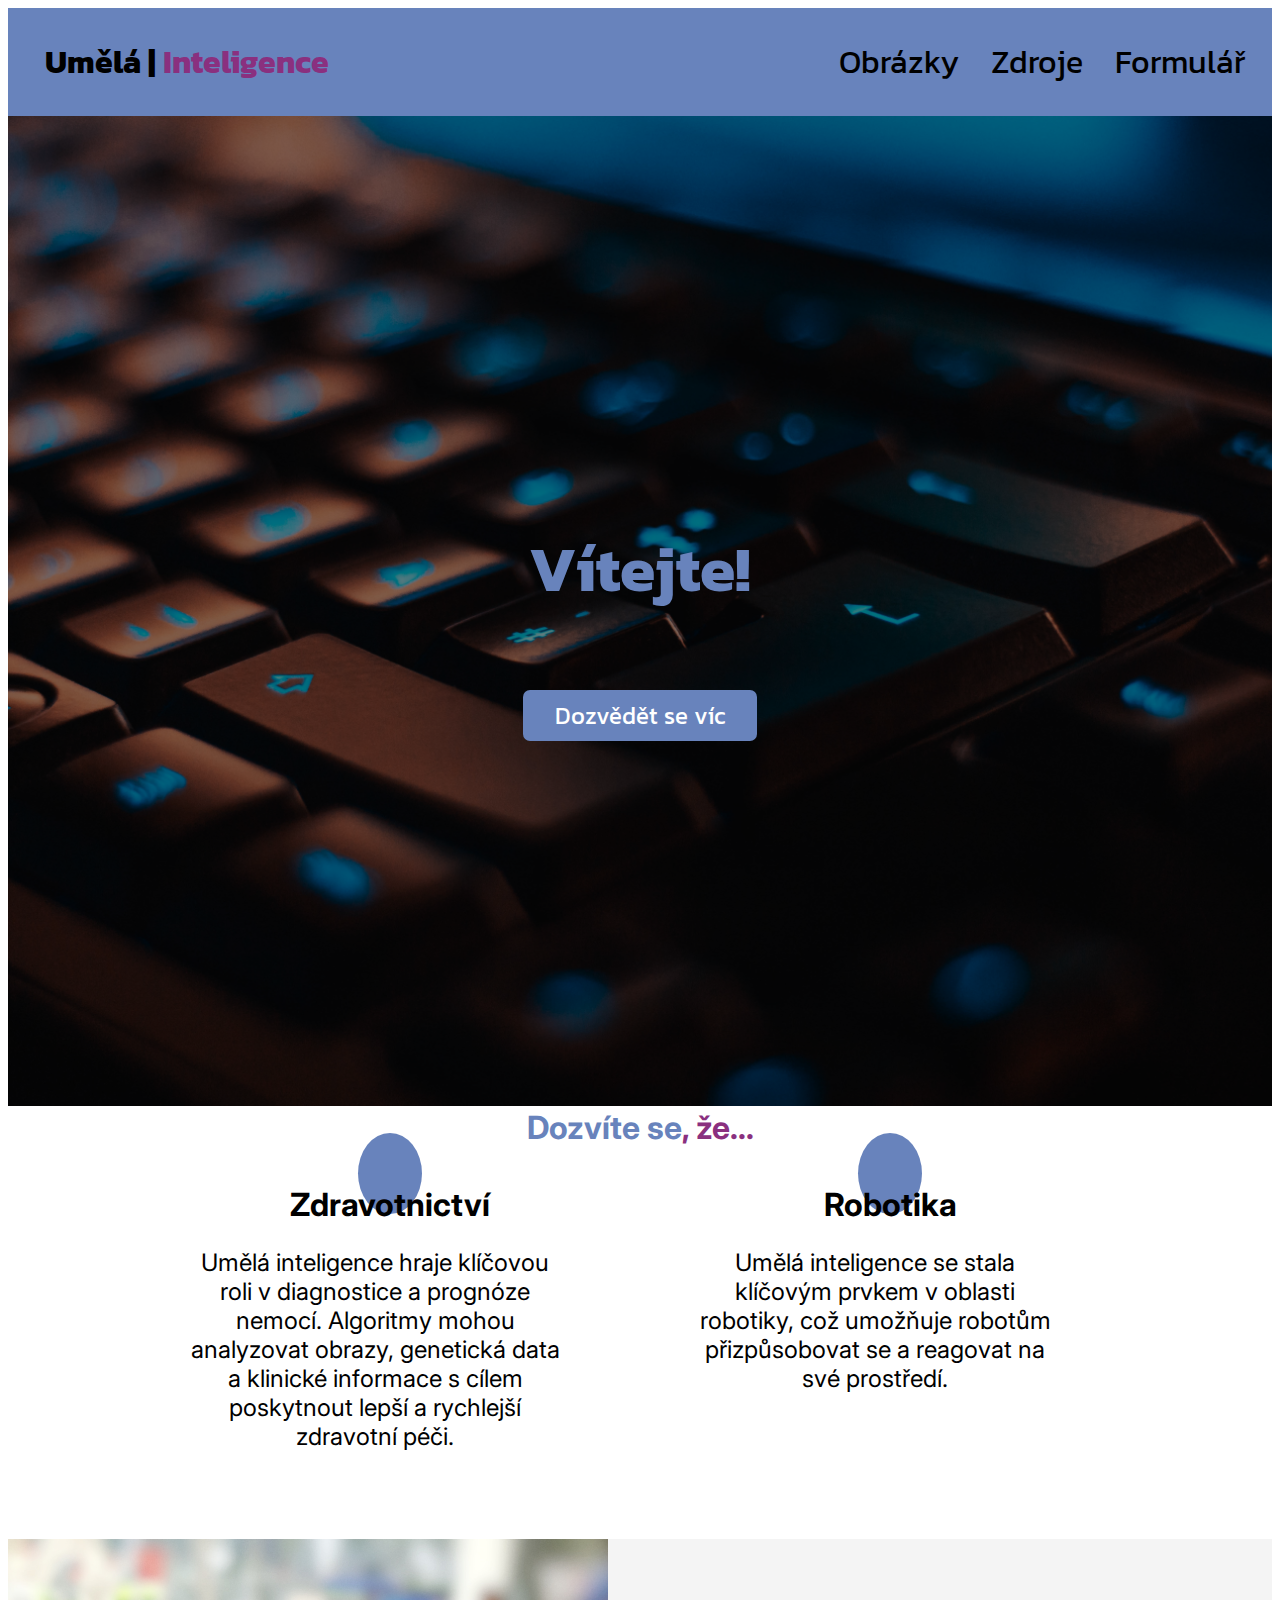
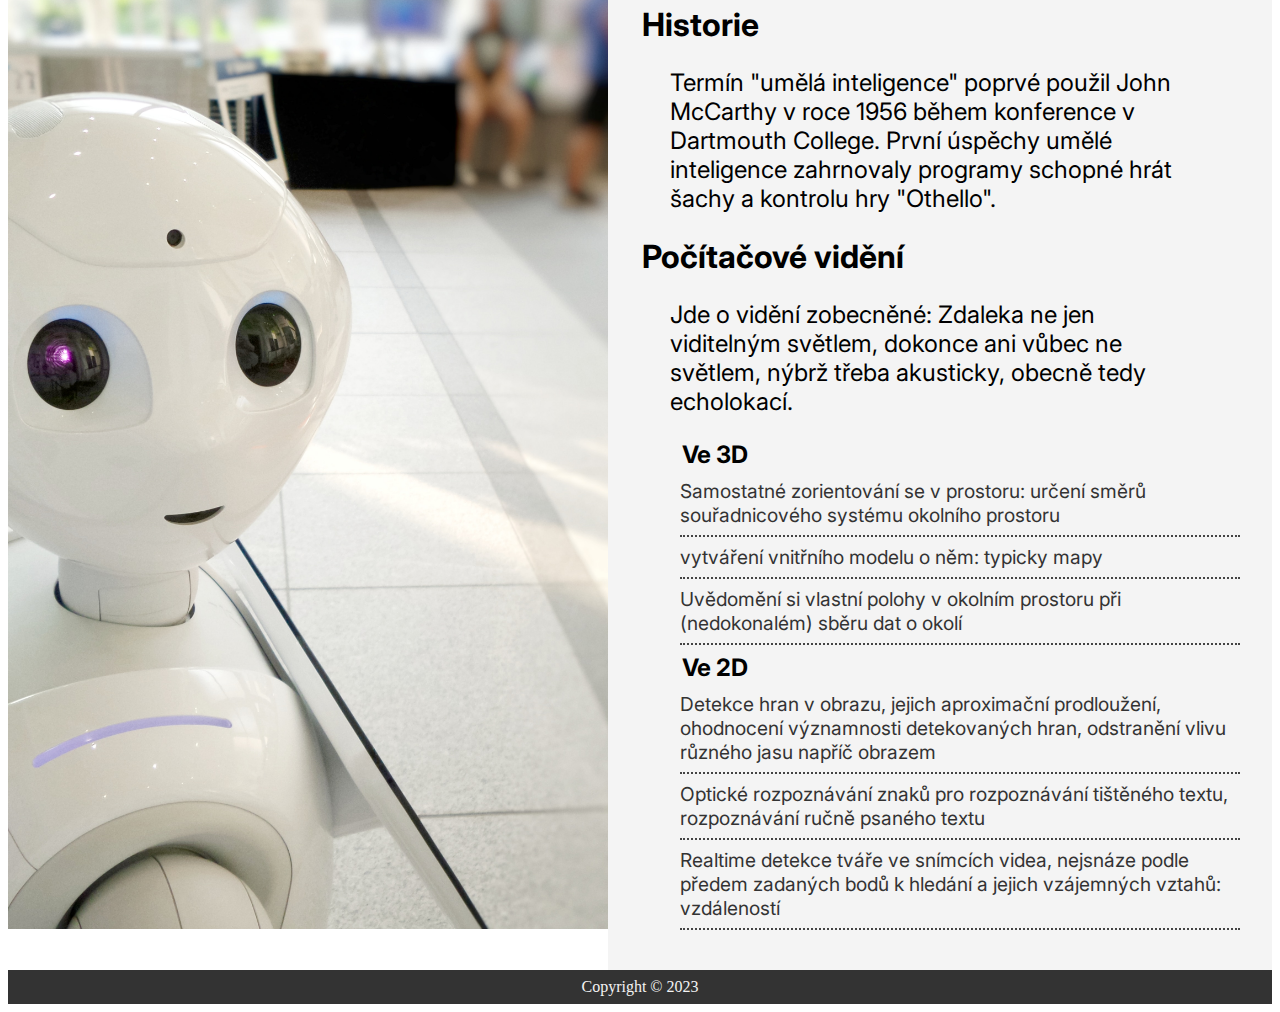
==== index.html @ 68273452 "edit" ====
<!DOCTYPE html>
<html lang="en">

<head>
    <meta charset="UTF-8">
    <meta name="viewport" content="width=device-width, initial-scale=1.0">
    <title>Úkol</title>
    <link rel="stylesheet" href="https://cdnjs.cloudflare.com/ajax/libs/font-awesome/6.4.2/css/all.min.css"
        integrity="sha512-z3gLpd7yknf1YoNbCzqRKc4qyor8gaKU1qmn+CShxbuBusANI9QpRohGBreCFkKxLhei6S9CQXFEbbKuqLg0DA=="
        crossorigin="anonymous" referrerpolicy="no-referrer" />
    <link rel="stylesheet" href="./css/style.css">

</head>
    <nav id="navbar">
        <div class="logec">
            <a id="logo" href="index.html"><i class="fa-solid fa-code fa-fade fa-2m icon-code"></i>&nbsp;Umělá&nbsp;|&nbsp;<span id="logo2">Inteligence</span></a>
        </div>
        <ul>
            <li><a href="index.html"><i class="fa-solid fa-house fa-fade"></i></a></li>
            <li><a href="https://www.shutterstock.com/cs/search/um%C4%9Bl%C3%A1-inteligence" target="_blank">Obrázky</a></li>
            <li><a href="https://cs.wikipedia.org/wiki/Um%C4%9Bl%C3%A1_inteligence" target="_blank">Zdroje</a></li>
            <li><a href="form.html">Formulář</a></li>
        </ul>
    </nav>

    <div id="showcase">
        <div class="showcase-content">
            <h1 class="l-heading">Vítejte!</h1>
            <p class="lead"></p>
            <a href="index.html" class="btn">Dozvědět se víc</a>
        </div>
    </div>

    <section id="what">
        <div class="container">
            <h2 class="text-primary text-center ">Dozvíte se<span class="text-secondary">,  že...</span></h2>
            <div class="items">
                <div class="item">
                    <i class="fas fa-hospital fa-2x "></i>
                    <div>
                        <h3>Zdravotnictví</h3>
                        <p>Umělá inteligence hraje klíčovou roli v diagnostice a prognóze nemocí. Algoritmy mohou analyzovat obrazy, genetická data a klinické informace s cílem poskytnout lepší a rychlejší zdravotní péči.</p>
                    </div>
                </div>
                <div class="item">
                    <i class="fas fa-robot fa-2x"></i>
                    <div>
                        <h3>Robotika</h3>
                        <p>Umělá inteligence se stala klíčovým prvkem v oblasti robotiky, což umožňuje robotům přizpůsobovat se a reagovat na své prostředí.</p>
                    </div>
                </div>
            </div>
        </div>
    </section>

    <section id="who">
        <div class="who-img"></div>
        <div class="who-text bg-light p-2">
            <h2 class="m-heading">Historie
                <span class="text-primary"></span>
            </h2>
            <p>Termín "umělá inteligence" poprvé použil John McCarthy v roce 1956 během konference v Dartmouth College. První úspěchy umělé inteligence zahrnovaly programy schopné hrát šachy a kontrolu hry "Othello".
            </p>
            <h2>Počítačové vidění</h2>
            <p>Jde o vidění zobecněné: Zdaleka ne jen viditelným světlem, dokonce ani vůbec ne světlem, nýbrž třeba akusticky, obecně tedy echolokací.</p>
            <ul class="list">
            <h4>Ve 3D</h4>
                <li>Samostatné zorientování se v prostoru: určení směrů souřadnicového systému okolního prostoru</li>
                <li>vytváření vnitřního modelu o něm: typicky mapy</li>
                <li>Uvědomění si vlastní polohy v okolním prostoru při (nedokonalém) sběru dat o okolí</li>
            </ul>

            <ul class="list">
            <h4>Ve 2D</h4>
                <li>Detekce hran v obrazu, jejich aproximační prodloužení, ohodnocení významnosti detekovaných hran, odstranění vlivu různého jasu napříč obrazem   </li>
                <li>Optické rozpoznávání znaků pro rozpoznávání tištěného textu, rozpoznávání ručně psaného textu</li>
                <li>Realtime detekce tváře ve snímcích videa, nejsnáze podle předem zadaných bodů k hledání a jejich vzájemných vztahů: vzdáleností</li>
            </ul>                 
        </div>
    </section>

    <section id="zdroje">
        
    </section>

    <footer id="footer" class="bg-dark text-center py-1">
        <div class="container">
            <a>Copyright &copy; 2023</a>
        </div>
    </footer>



    </body>

</html>
---- css/style.css ----
@import url('https://fonts.googleapis.com/css2?family=Inter:wght@300&display=swap');
@import url('https://fonts.googleapis.com/css2?family=Kanit:wght@300&display=swap');

  <link rel="preconnect" href="https://fonts.googleapis.com">
  <link rel="preconnect" href="https://fonts.gstatic.com" crossorigin>
  <link href="https://fonts.googleapis.com/css2?family=Gabarito&display=swap" rel="stylesheet">

* {
    margin: 0;
    padding: 0;
    box-sizing: border-box;
}

:root {
    --primary-color: #6883BC;
    --secondary-color: #8A307F;
}

#logo {
    font-weight: bold;
    font-size: 5rem;
    display: flex;
    font-family: 'Kanit', sans-serif;
    padding: 20px;
    margin-top: auto;
    margin-bottom: auto;
}

#logo2 {
    color: var(--secondary-color);
}

.icon-code {
    padding-top: 0.5rem;
}

.text-primary {
    background-color: none;
    color: var(--primary-color);
    font-family: 'Inter', sans-serif;
}

.text-secondary {
    background-color: none;
    color: var(--secondary-color);
    font-family: 'Inter', sans-serif;
}

#navbar {
    background-color: var(--primary-color);
    color: black;
    display: flex;
    justify-content: space-between;
    flex-wrap: wrap;
    padding: 10px;
}

#navbar a {
    color: black;
    text-decoration: none;
    font-size: 2rem;
}

#logec {
    color: black;
    text-decoration: none;
    font-size: 4rem;
}

#navbar ul {
    display: flex;
    list-style: none;
    align-items: center;
}

#navbar ul li a {
    padding: 0.75rem;
    margin: 0 0.25rem;
    size: 10px;
    font-family: 'Kanit', sans-serif;    
}

#navbar ul li a:hover {
    background-color: var(--secondary-color);
    border-radius: 5px;
}

@media only screen and (max-width:700px) {
    #navbar ul {
        margin-top: 1rem;
    }
}

table, th, td {
    border: 2px solid grey;
}

h1 {
    color: var(--secondary-color);
    padding: 10px
}

body {
    width: auto;
}

h2, h3 {
    color: black;
    margin: 2px;
    font-size: 2rem;
    font-family: 'Inter', sans-serif;
}

h4 {
    color: black;
    margin: 2px;
    font-size: 1.5rem;
    font-family: 'Inter', sans-serif;
}

p {
    padding-left: 30px;
    padding-right: 60px;
    font-family: 'Inter', sans-serif;
    color: black;
    font-size: 1.5rem;
}

#zdroje {
    text-align: left;
    color: black;
    font-size: 1.5rem;
}

#showcase {
    background: #333 url('../img/ai-picture.jpg') no-repeat center center/cover;
    height: 110vh;
}

#showcase .showcase-content {
    display: flex;
    flex-direction: column;
    text-align: center;
    justify-content: center;
    align-items: center;
    height: 100%;
    padding: 0 2rem;
    background-color: rgba(0,0,0,.5);
}

.l-heading {
    font-size: 4rem;
    margin-bottom: 1.3rem;
    line-height: 1.1;
    font-family: 'Kanit', sans-serif;  
    color: var(--primary-color);
}

.lead {
    font-size: 1.4rem;
    margin-bottom: 2rem;
    font-weight: bold;
    text-align: center;
    display: flex;
    color: var(--secondary-color);
}

.btn {
    display: inline-block;
    color: white;
    text-decoration: none;
    background-color: var(--primary-color);
    padding: 0.5rem 2rem;
    font-size: 1.5rem;
    border: none;
    border-radius: 7px;
    font-family: 'Kanit', sans-serif;  
}

 .btn:hover {
    background-color: var(--secondary-color);
 }

.container {
    max-width: 1000px;
    margin: auto;
    padding: 0 2rem;
}

.text-center {
    text-align: center;
}

.m-heading {
    font-size: 2rem;
    margin-bottom: 1rem;
    padding-top: 2rem;
}

.py-1 {
    padding: 1.5rem 0;
}

#what .items {
    display: flex;
    padding-bottom: 3rem;
}

#what .item {
    text-align: center;
    padding: 1rem;
    flex: 1;
}

#what .items .item i {
    background-color: var(--primary-color);
    padding: 2rem;
    border-radius: 50%;
    margin-bottom: 
}

.bg-light {
    background: #f4f4f4;
    color: #333;
}

.bg-dark {
    background: #333;
    color: #f4f4f4;
}

.py-1 {
    padding: 0.5rem 0;
}

.p-2 {
    padding: 2rem;
}

.p-3 {
    padding: 3rem;
}

.list {
    margin: 0.5rem 0;
    list-style: none;
}

.list li {
    padding: 0.5rem 0;
    border-bottom: #444 dotted 2px;
    font-family: 'Inter', sans-serif;
    font-size: 1.2rem;
}

#who {
    display: flex;
}

#who div {
    flex: 1;
}

#who .who-img{
    background: #333 url('../img/ai2-picture.jpg') no-repeat center center/cover;
    height: 110vh;
    width: 40vh;
}
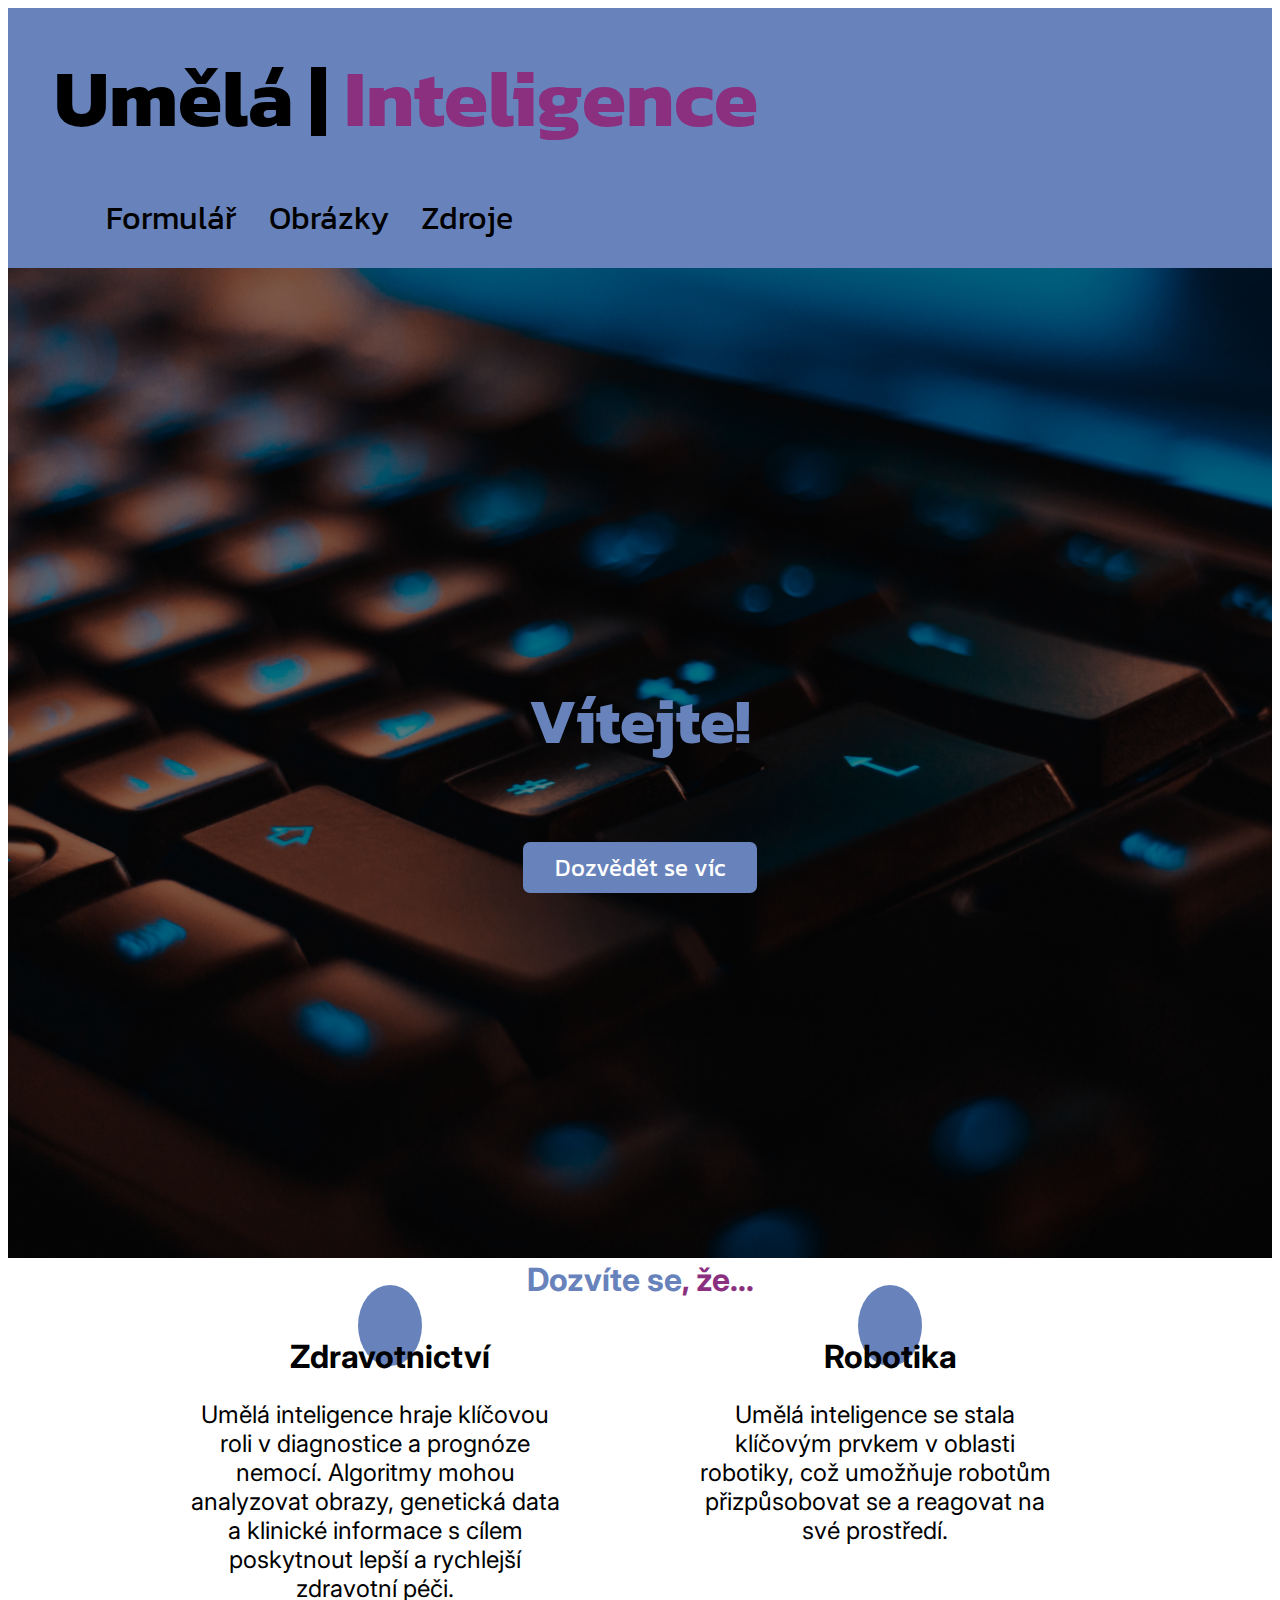
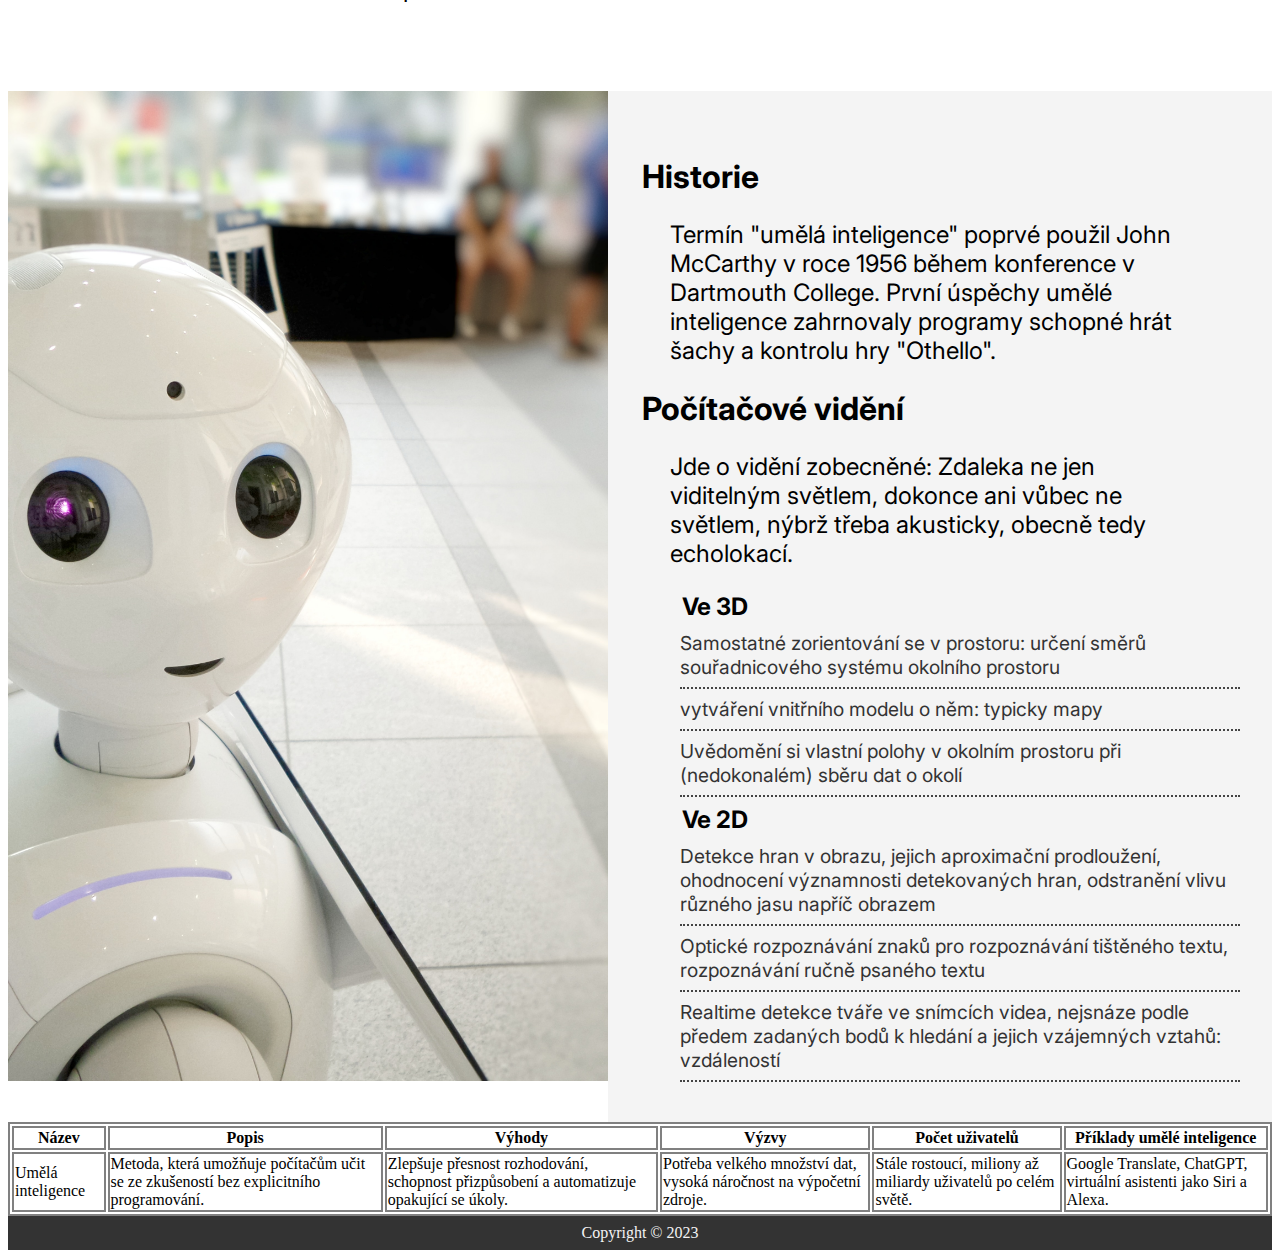
==== commit 5e06e141: "edi" ====
--- a/index.html
+++ b/index.html
@@ -1,6 +1,5 @@
 <!DOCTYPE html>
 <html lang="en">
-
 <head>
     <meta charset="UTF-8">
     <meta name="viewport" content="width=device-width, initial-scale=1.0">
@@ -11,15 +10,17 @@
     <link rel="stylesheet" href="./css/style.css">
 
 </head>
+<body>
     <nav id="navbar">
         <div class="logec">
-            <a id="logo" href="index.html"><i class="fa-solid fa-code fa-fade fa-2m icon-code"></i>&nbsp;Umělá&nbsp;|&nbsp;<span id="logo2">Inteligence</span></a>
+            <p id="logo" href="index.html"><i class="fa-solid fa-code fa-fade fa-2m icon-code"></i>&nbsp;Umělá&nbsp;|&nbsp;<span id="logo2">Inteligence</span></p>
         </div>
         <ul>
             <li><a href="index.html"><i class="fa-solid fa-house fa-fade"></i></a></li>
+            <li><a href="form.html">Formulář</a></li>
             <li><a href="https://www.shutterstock.com/cs/search/um%C4%9Bl%C3%A1-inteligence" target="_blank">Obrázky</a></li>
             <li><a href="https://cs.wikipedia.org/wiki/Um%C4%9Bl%C3%A1_inteligence" target="_blank">Zdroje</a></li>
-            <li><a href="form.html">Formulář</a></li>
+            
         </ul>
     </nav>
 
@@ -83,6 +84,25 @@
         
     </section>
 
+    <table>
+        <tr>
+          <th>Název</th>
+          <th>Popis</th>
+          <th>Výhody</th>
+          <th>Výzvy</th>
+          <th>Počet uživatelů</th>
+          <th>Příklady umělé inteligence</th>
+        </tr>
+        <tr>
+          <td>Umělá inteligence</td>
+          <td>Metoda, která umožňuje počítačům učit se ze zkušeností bez explicitního programování.</td>
+          <td>Zlepšuje přesnost rozhodování, schopnost přizpůsobení a automatizuje opakující se úkoly.</td>
+          <td>Potřeba velkého množství dat, vysoká náročnost na výpočetní zdroje.</td>
+          <td>Stále rostoucí, miliony až miliardy uživatelů po celém světě.</td>
+          <td>Google Translate, ChatGPT, virtuální asistenti jako Siri a Alexa.</td>
+        </tr>
+      </table>
+
     <footer id="footer" class="bg-dark text-center py-1">
         <div class="container">
             <a>Copyright &copy; 2023</a>
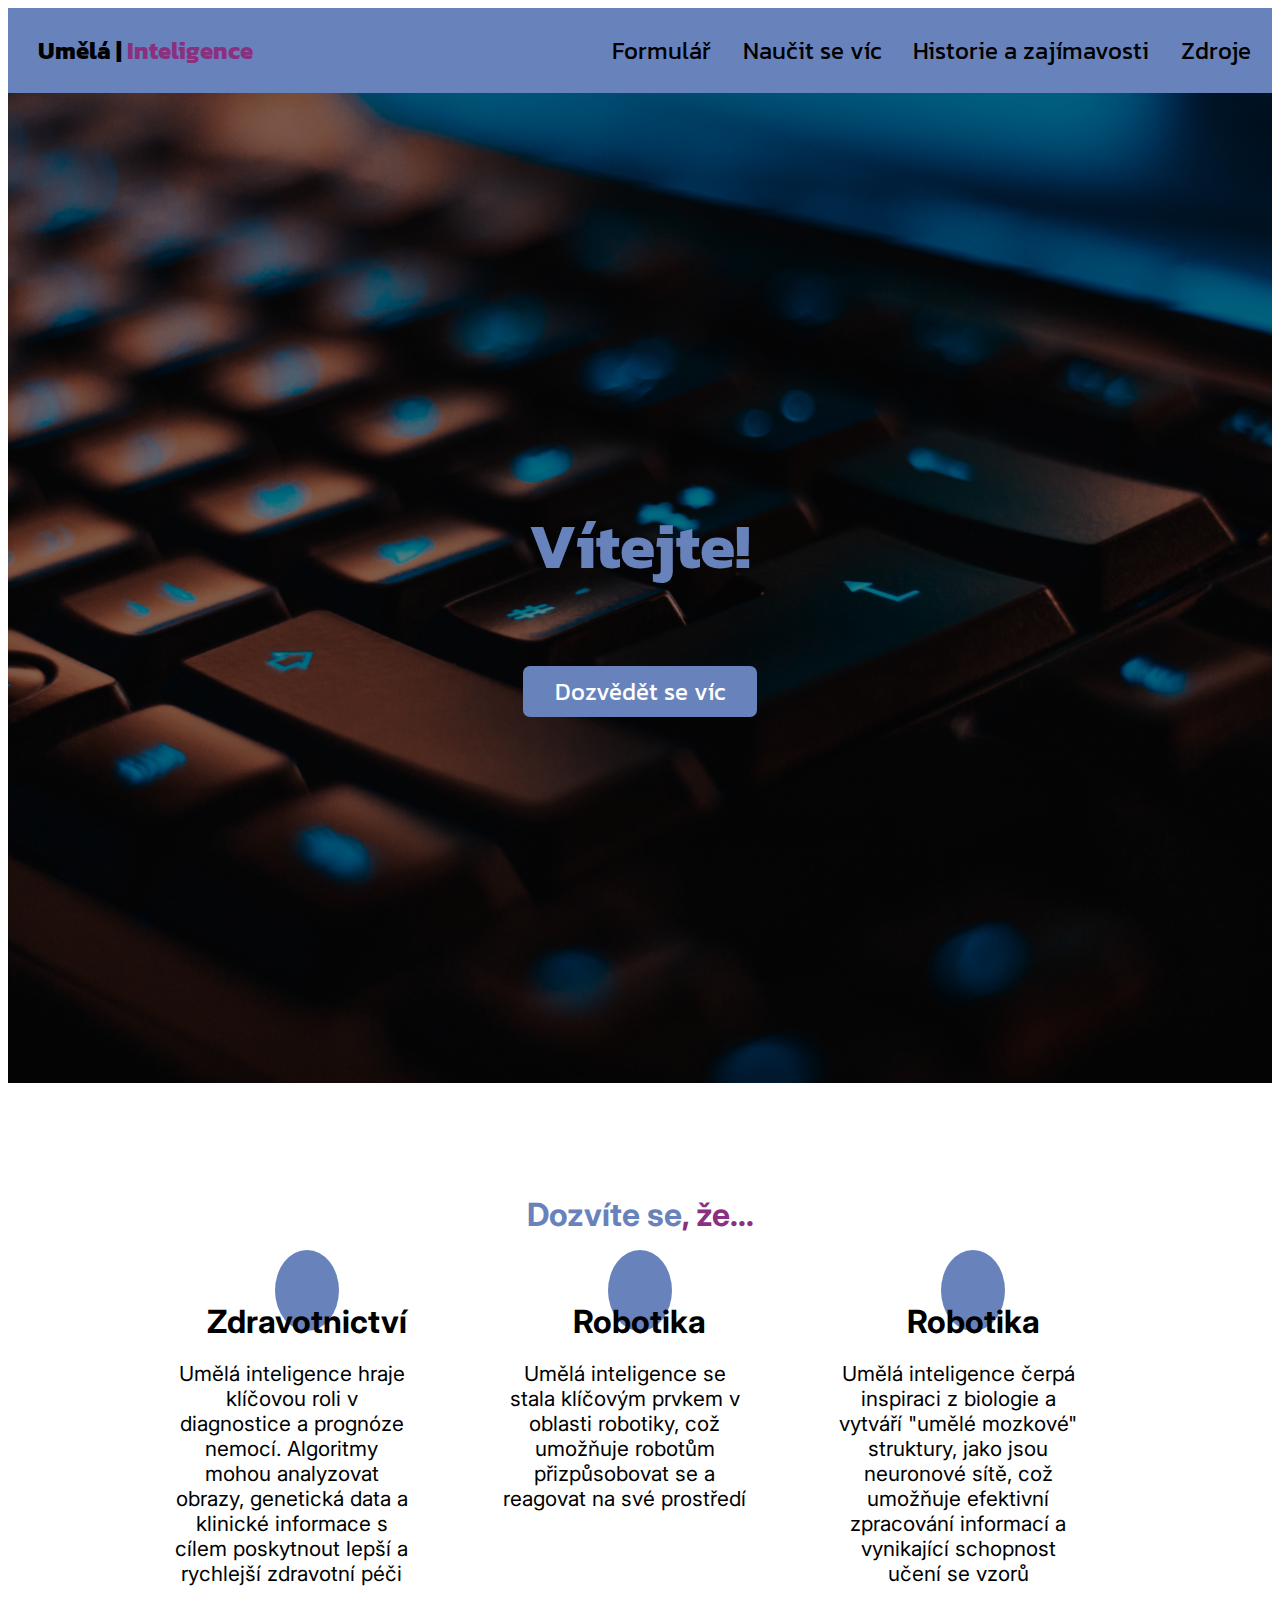
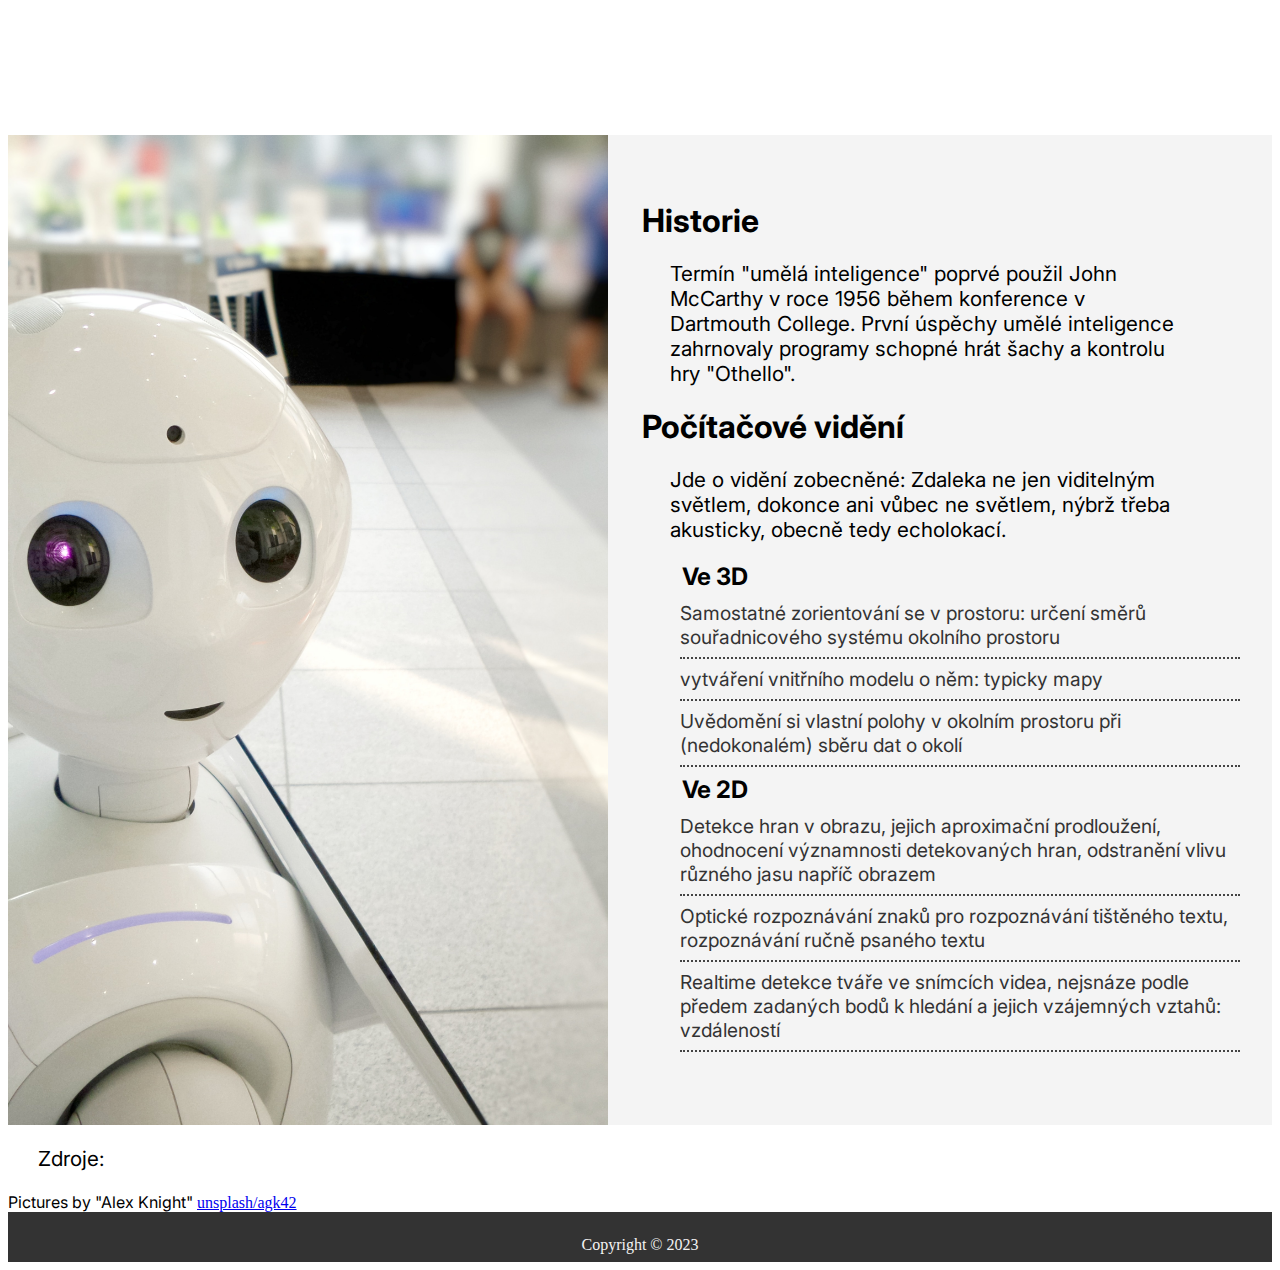
==== commit 9c786234: "edit" ====
--- a/index.html
+++ b/index.html
@@ -13,12 +13,13 @@
 <body>
     <nav id="navbar">
         <div class="logec">
-            <p id="logo" href="index.html"><i class="fa-solid fa-code fa-fade fa-2m icon-code"></i>&nbsp;Umělá&nbsp;|&nbsp;<span id="logo2">Inteligence</span></p>
+            <a id="logo" href="index.html"><i class="fa-solid fa-code fa-fade fa-2m icon-code"></i>&nbsp;Umělá&nbsp;|&nbsp;<span id="logo2">Inteligence</span></a>
         </div>
         <ul>
             <li><a href="index.html"><i class="fa-solid fa-house fa-fade"></i></a></li>
             <li><a href="form.html">Formulář</a></li>
-            <li><a href="https://www.shutterstock.com/cs/search/um%C4%9Bl%C3%A1-inteligence" target="_blank">Obrázky</a></li>
+            <li><a href="#naucitese">Naučit se víc</a></li>
+            <li><a href="#historie_zajimavosti">Historie a zajímavosti</a></li>
             <li><a href="https://cs.wikipedia.org/wiki/Um%C4%9Bl%C3%A1_inteligence" target="_blank">Zdroje</a></li>
             
         </ul>
@@ -28,35 +29,42 @@
         <div class="showcase-content">
             <h1 class="l-heading">Vítejte!</h1>
             <p class="lead"></p>
-            <a href="index.html" class="btn">Dozvědět se víc</a>
+            <a href="#naucitese" class="btn">Dozvědět se víc</a>
         </div>
     </div>
 
-    <section id="what">
+    <section id="naucitese">
         <div class="container">
-            <h2 class="text-primary text-center ">Dozvíte se<span class="text-secondary">,  že...</span></h2>
+            <h2 class="text-primary text-center text-top ">Dozvíte se<span class="text-secondary">,  že...</span></h2>
             <div class="items">
                 <div class="item">
                     <i class="fas fa-hospital fa-2x "></i>
                     <div>
                         <h3>Zdravotnictví</h3>
-                        <p>Umělá inteligence hraje klíčovou roli v diagnostice a prognóze nemocí. Algoritmy mohou analyzovat obrazy, genetická data a klinické informace s cílem poskytnout lepší a rychlejší zdravotní péči.</p>
+                        <p>Umělá inteligence hraje klíčovou roli v diagnostice a prognóze nemocí. Algoritmy mohou analyzovat obrazy, genetická data a klinické informace s cílem poskytnout lepší a rychlejší zdravotní péči</p>
                     </div>
                 </div>
                 <div class="item">
                     <i class="fas fa-robot fa-2x"></i>
                     <div>
                         <h3>Robotika</h3>
-                        <p>Umělá inteligence se stala klíčovým prvkem v oblasti robotiky, což umožňuje robotům přizpůsobovat se a reagovat na své prostředí.</p>
+                        <p>Umělá inteligence se stala klíčovým prvkem v oblasti robotiky, což umožňuje robotům přizpůsobovat se a reagovat na své prostředí</p>
+                    </div>
+                </div>
+                <div class="item">
+                    <i class="fas fa-robot fa-2x"></i>
+                    <div>
+                        <h3>Robotika</h3>
+                        <p>Umělá inteligence čerpá inspiraci z biologie a vytváří "umělé mozkové" struktury, jako jsou neuronové sítě, což umožňuje efektivní zpracování informací a vynikající schopnost učení se vzorů</p>
                     </div>
                 </div>
             </div>
         </div>
     </section>
 
-    <section id="who">
-        <div class="who-img"></div>
-        <div class="who-text bg-light p-2">
+    <section id="historie_zajimavosti">
+        <div class="historie_zajimavosti-img"></div>
+        <div class="historie_zajimavosti-text bg-light p-2">
             <h2 class="m-heading">Historie
                 <span class="text-primary"></span>
             </h2>
@@ -80,28 +88,11 @@
         </div>
     </section>
 
-    <section id="zdroje">
-        
+    <section>
+        <p>Zdroje:</p>
+        <a id="zdroje">Pictures by "Alex Knight"</a>
+        <a href="https://unsplash.com/@agk42" target="_blank">unsplash/agk42</a>
     </section>
-
-    <table>
-        <tr>
-          <th>Název</th>
-          <th>Popis</th>
-          <th>Výhody</th>
-          <th>Výzvy</th>
-          <th>Počet uživatelů</th>
-          <th>Příklady umělé inteligence</th>
-        </tr>
-        <tr>
-          <td>Umělá inteligence</td>
-          <td>Metoda, která umožňuje počítačům učit se ze zkušeností bez explicitního programování.</td>
-          <td>Zlepšuje přesnost rozhodování, schopnost přizpůsobení a automatizuje opakující se úkoly.</td>
-          <td>Potřeba velkého množství dat, vysoká náročnost na výpočetní zdroje.</td>
-          <td>Stále rostoucí, miliony až miliardy uživatelů po celém světě.</td>
-          <td>Google Translate, ChatGPT, virtuální asistenti jako Siri a Alexa.</td>
-        </tr>
-      </table>
 
     <footer id="footer" class="bg-dark text-center py-1">
         <div class="container">
--- a/css/style.css
+++ b/css/style.css
@@ -1,5 +1,6 @@
 @import url('https://fonts.googleapis.com/css2?family=Inter:wght@300&display=swap');
 @import url('https://fonts.googleapis.com/css2?family=Kanit:wght@300&display=swap');
+@import url('https://fonts.googleapis.com/css2?family=Inter:wght@300&family=Noto+Sans+Georgian:wght@100&display=swap');
 
   <link rel="preconnect" href="https://fonts.googleapis.com">
   <link rel="preconnect" href="https://fonts.gstatic.com" crossorigin>
@@ -18,7 +19,7 @@
 
 #logo {
     font-weight: bold;
-    font-size: 5rem;
+    font-size: 2.5rem;
     display: flex;
     font-family: 'Kanit', sans-serif;
     padding: 20px;
@@ -52,19 +53,23 @@
     display: flex;
     justify-content: space-between;
     flex-wrap: wrap;
-    padding: 10px;
+    padding: 0.3rem;
+    position: fixed;
+    position: sticky;
+    top: 0;
+    z-index: 1;
 }
 
 #navbar a {
+    color: black;
+    text-decoration: none;
+    font-size: 1.5rem;
+}
+
+#logec {
     color: black;
     text-decoration: none;
     font-size: 2rem;
-}
-
-#logec {
-    color: black;
-    text-decoration: none;
-    font-size: 4rem;
 }
 
 #navbar ul {
@@ -85,9 +90,10 @@
     border-radius: 5px;
 }
 
-@media only screen and (max-width:700px) {
-    #navbar ul {
-        margin-top: 1rem;
+@media only screen and (max-width: 600px) {
+    #navbar {
+        flex-wrap: wrap;
+        justify-content: center;
     }
 }
 
@@ -123,13 +129,15 @@
     padding-right: 60px;
     font-family: 'Inter', sans-serif;
     color: black;
-    font-size: 1.5rem;
+    font-size: 1.3rem;
 }
 
 #zdroje {
     text-align: left;
     color: black;
-    font-size: 1.5rem;
+    font-size: 1rem;
+    font-family: 'Inter', sans-serif;
+    margin-bottom: 1px;
 }
 
 #showcase {
@@ -185,10 +193,15 @@
     max-width: 1000px;
     margin: auto;
     padding: 0 2rem;
+    padding-top: 1rem;
 }
 
 .text-center {
     text-align: center;
+}
+
+.text-top {
+    margin-top: 6rem;
 }
 
 .m-heading {
@@ -201,22 +214,22 @@
     padding: 1.5rem 0;
 }
 
-#what .items {
+#naucitese .items {
     display: flex;
     padding-bottom: 3rem;
-}
-
-#what .item {
+    margin-top: 3rem;
+}
+
+#naucitese .item {
     text-align: center;
-    padding: 1rem;
+    padding: 0rem;
     flex: 1;
 }
 
-#what .items .item i {
+#naucitese .items .item i {
     background-color: var(--primary-color);
     padding: 2rem;
     border-radius: 50%;
-    margin-bottom: 
 }
 
 .bg-light {
@@ -253,23 +266,73 @@
     font-size: 1.2rem;
 }
 
-#who {
-    display: flex;
-}
-
-#who div {
+#historie_zajimavosti {
+    display: flex;
+    padding-top: 5rem;
+}
+
+#historie_zajimavosti div {
     flex: 1;
 }
 
-#who .who-img{
+#historie_zajimavosti .historie_zajimavosti-img{
     background: #333 url('../img/ai2-picture.jpg') no-repeat center center/cover;
     height: 110vh;
     width: 40vh;
 }
 
-
-
-
-
-
-
+table {
+    margin-top: 1rem;
+    margin-bottom: 3rem;
+    margin-left: 4rem;
+    
+}
+
+.my-table {
+    width: 100%;
+    border-collapse: collapse;
+    justify-content: center;
+    width: 93%;
+}
+
+.my-table td,
+.my-table th {
+    border: 1px solid #ddd;
+    padding: 8px;
+}
+
+.my-table tr:nth-child(even) {
+    background-color: #f2f2f2;
+}
+
+.my-table tr:hover {
+    background-color: #ddd;
+}
+
+.my-table th {
+    padding-top: 12px;
+    padding-bottom: 12px;
+    text-align: left;
+    background-color: var(--secondary-color);
+    color: white;
+}
+
+.p-form {
+    text-align: left;
+    font-family: 'Inter', sans-serif;
+    color: black;
+    font-size: 1rem;
+    justify-content: left;
+    margin: 10px;
+}
+
+.myform {
+    padding: 0.7rem;
+    justify-content: space-between;
+    font-family: 'Inter', sans-serif;
+}
+
+.div-submit {
+    padding: 0.50rem;
+    padding-bottom: 5rem;
+}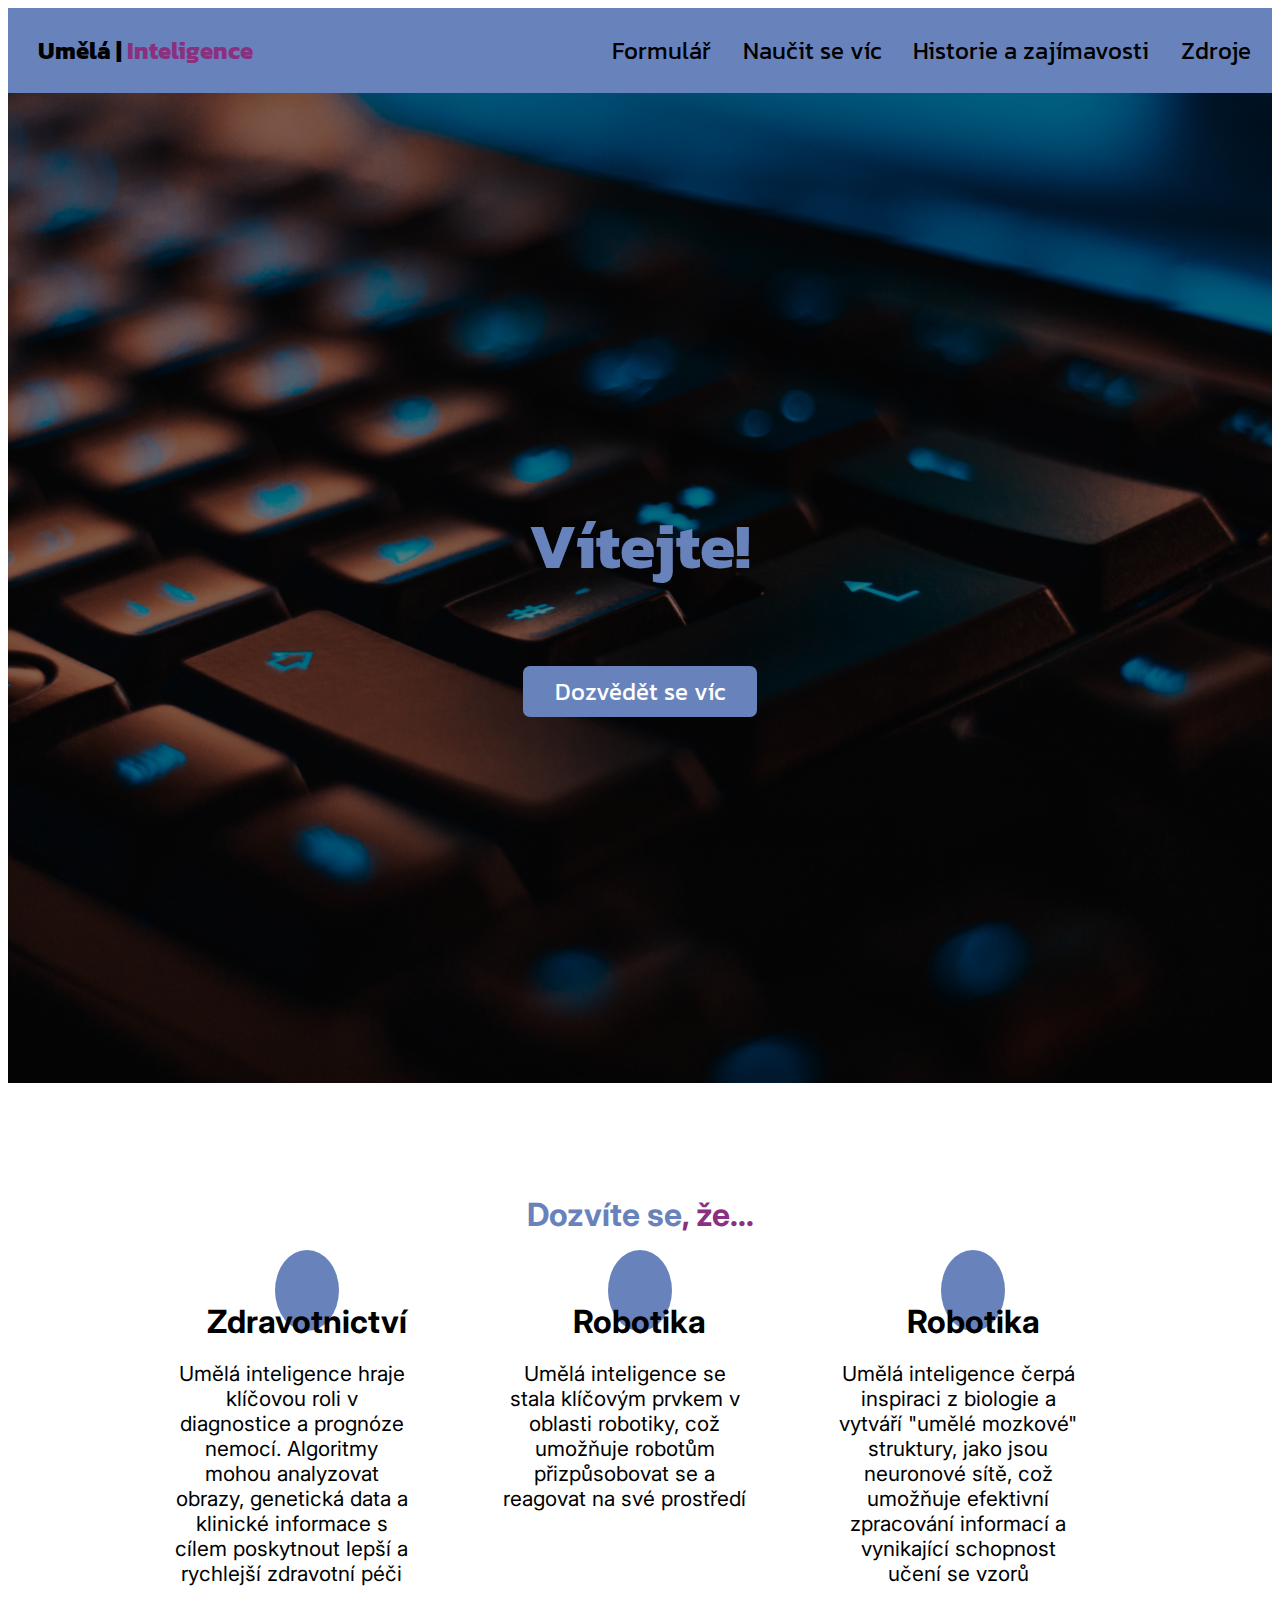
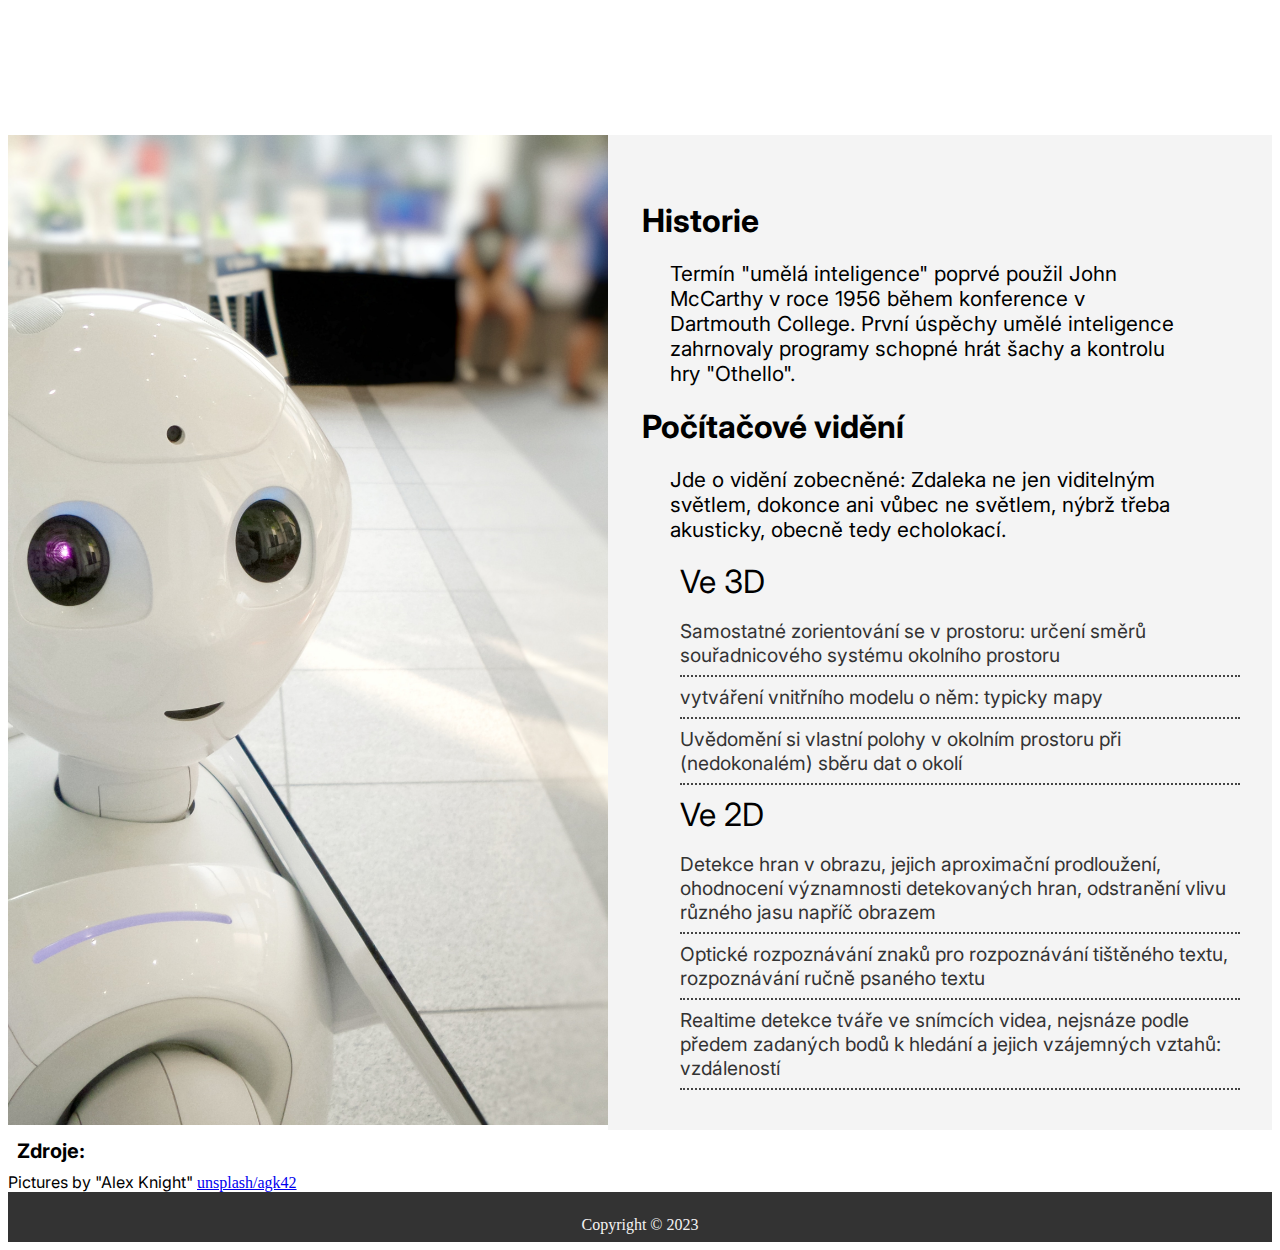
==== commit 587b05b0: "edit" ====
--- a/index.html
+++ b/index.html
@@ -3,10 +3,8 @@
 <head>
     <meta charset="UTF-8">
     <meta name="viewport" content="width=device-width, initial-scale=1.0">
-    <title>Úkol</title>
-    <link rel="stylesheet" href="https://cdnjs.cloudflare.com/ajax/libs/font-awesome/6.4.2/css/all.min.css"
-        integrity="sha512-z3gLpd7yknf1YoNbCzqRKc4qyor8gaKU1qmn+CShxbuBusANI9QpRohGBreCFkKxLhei6S9CQXFEbbKuqLg0DA=="
-        crossorigin="anonymous" referrerpolicy="no-referrer" />
+    <title>Umělá inteligence</title>
+    <link rel="stylesheet" href="https://cdnjs.cloudflare.com/ajax/libs/font-awesome/6.4.2/css/all.min.css" integrity="sha512-z3gLpd7yknf1YoNbCzqRKc4qyor8gaKU1qmn+CShxbuBusANI9QpRohGBreCFkKxLhei6S9CQXFEbbKuqLg0DA==" crossorigin="anonymous" referrerpolicy="no-referrer">
     <link rel="stylesheet" href="./css/style.css">
 
 </head>
@@ -72,15 +70,14 @@
             </p>
             <h2>Počítačové vidění</h2>
             <p>Jde o vidění zobecněné: Zdaleka ne jen viditelným světlem, dokonce ani vůbec ne světlem, nýbrž třeba akusticky, obecně tedy echolokací.</p>
+            <p class="nadpis">Ve 3D</p>
             <ul class="list">
-            <h4>Ve 3D</h4>
                 <li>Samostatné zorientování se v prostoru: určení směrů souřadnicového systému okolního prostoru</li>
                 <li>vytváření vnitřního modelu o něm: typicky mapy</li>
                 <li>Uvědomění si vlastní polohy v okolním prostoru při (nedokonalém) sběru dat o okolí</li>
             </ul>
-
+            <p class="nadpis">Ve 2D</p>
             <ul class="list">
-            <h4>Ve 2D</h4>
                 <li>Detekce hran v obrazu, jejich aproximační prodloužení, ohodnocení významnosti detekovaných hran, odstranění vlivu různého jasu napříč obrazem   </li>
                 <li>Optické rozpoznávání znaků pro rozpoznávání tištěného textu, rozpoznávání ručně psaného textu</li>
                 <li>Realtime detekce tváře ve snímcích videa, nejsnáze podle předem zadaných bodů k hledání a jejich vzájemných vztahů: vzdáleností</li>
@@ -89,7 +86,7 @@
     </section>
 
     <section>
-        <p>Zdroje:</p>
+        <h5>Zdroje:</h5>
         <a id="zdroje">Pictures by "Alex Knight"</a>
         <a href="https://unsplash.com/@agk42" target="_blank">unsplash/agk42</a>
     </section>
--- a/css/style.css
+++ b/css/style.css
@@ -121,6 +121,13 @@
     color: black;
     margin: 2px;
     font-size: 1.5rem;
+    font-family: 'Inter', sans-serif;
+}
+
+h5 {
+    color: black;
+    margin: 9px;
+    font-size: 20px;
     font-family: 'Inter', sans-serif;
 }
 
@@ -254,6 +261,12 @@
     padding: 3rem;
 }
 
+.nadpis {
+    margin: 10px;
+    font-size: 2rem;
+    text-align: left;
+}
+
 .list {
     margin: 0.5rem 0;
     list-style: none;
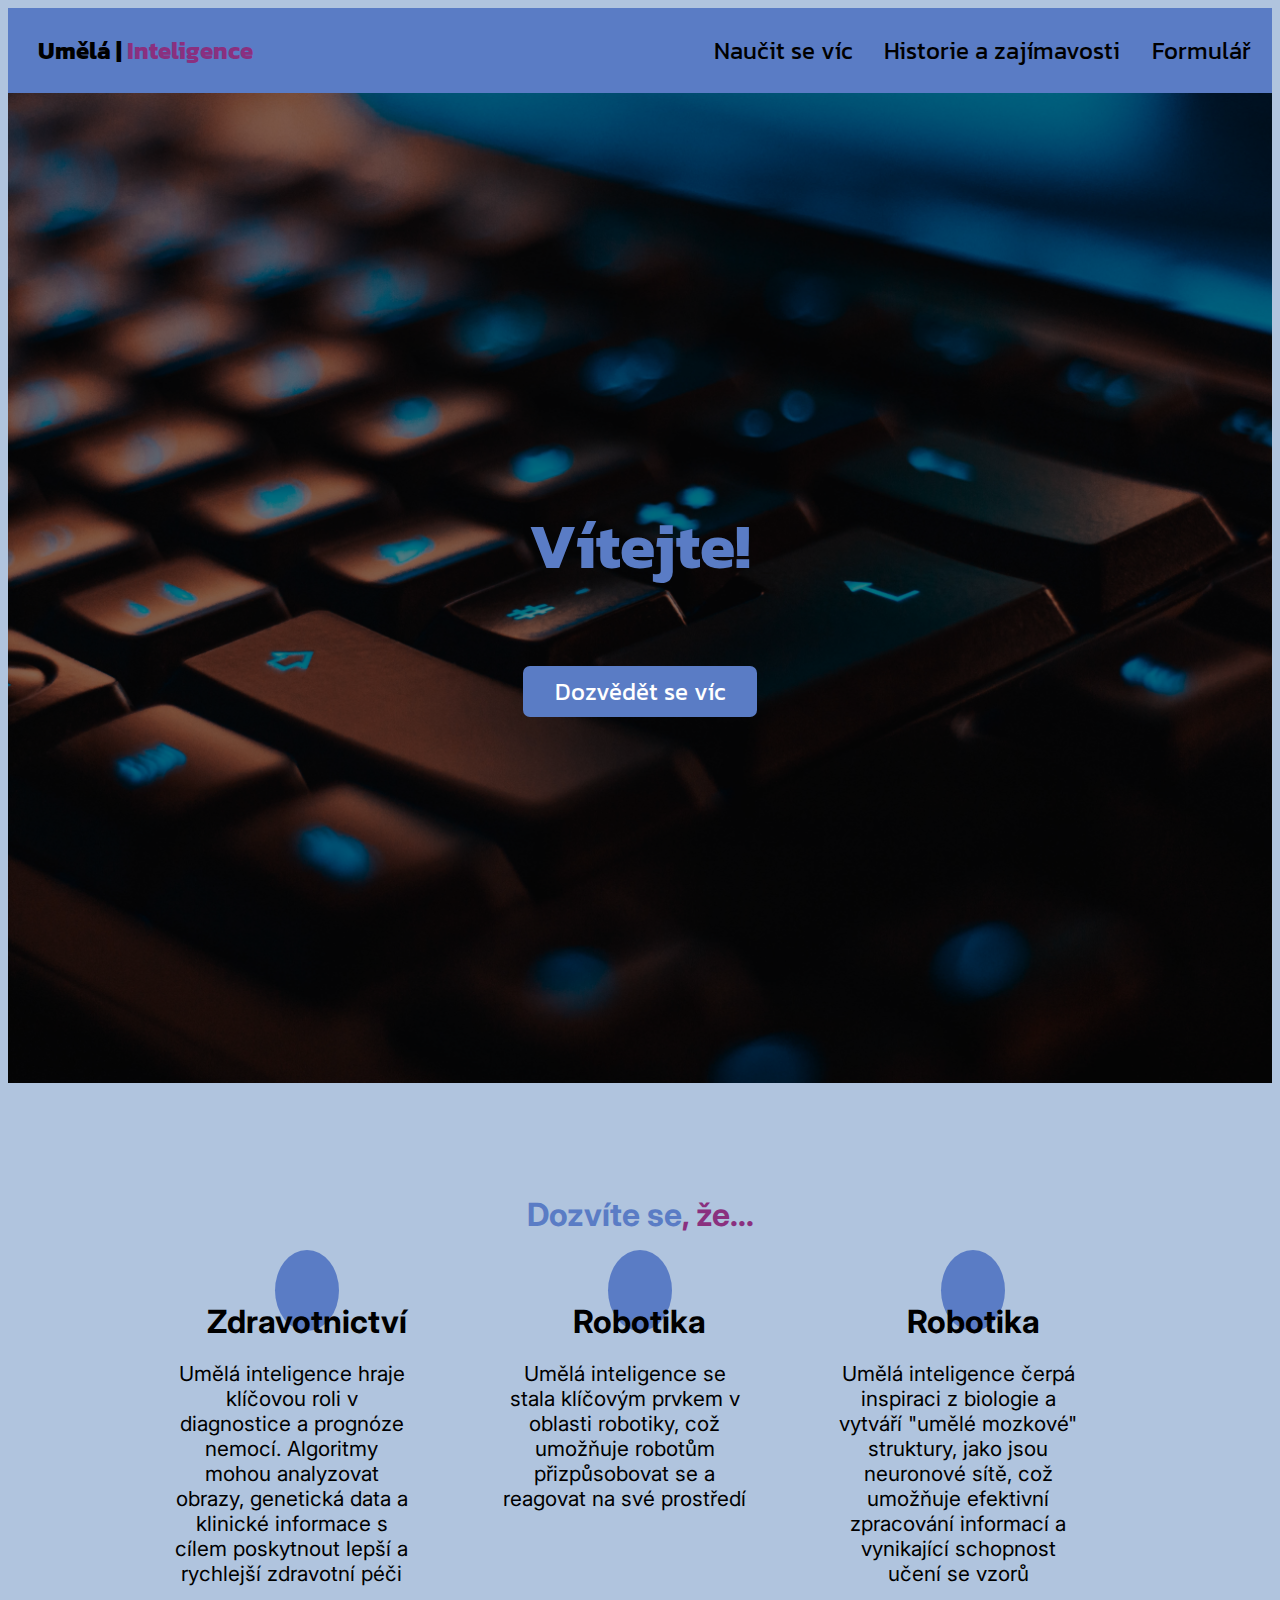
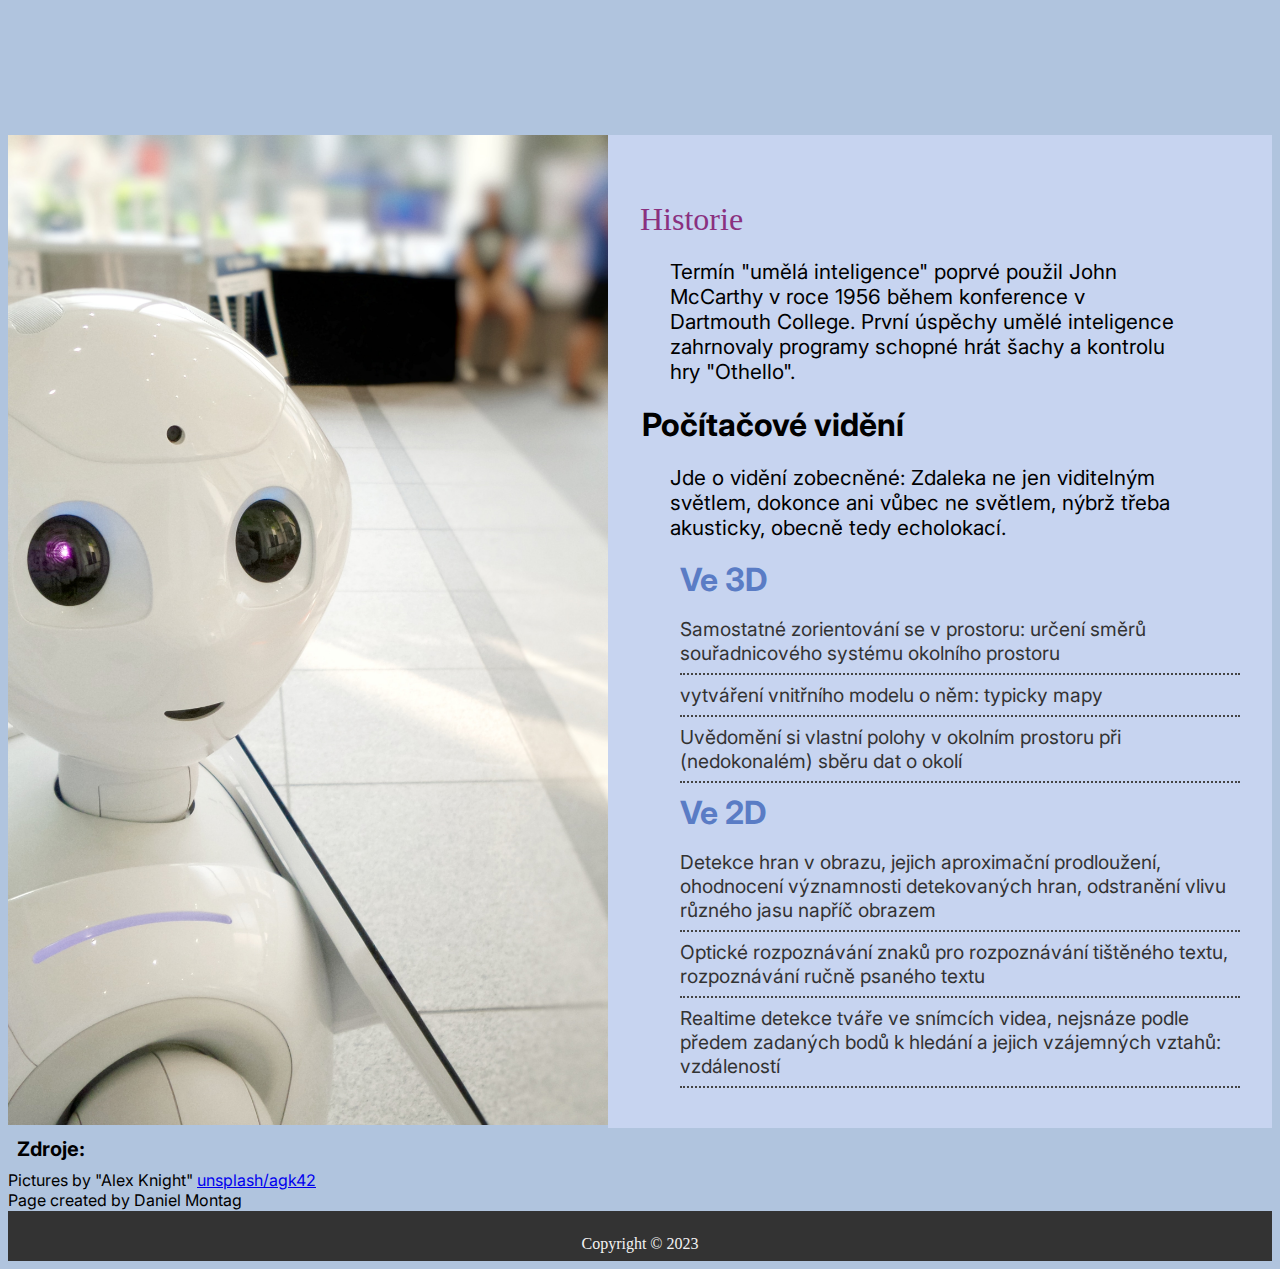
==== commit 73c0d86a: "edit" ====
--- a/index.html
+++ b/index.html
@@ -14,22 +14,22 @@
             <a id="logo" href="index.html"><i class="fa-solid fa-code fa-fade fa-2m icon-code"></i>&nbsp;Umělá&nbsp;|&nbsp;<span id="logo2">Inteligence</span></a>
         </div>
         <ul>
-            <li><a href="index.html"><i class="fa-solid fa-house fa-fade"></i></a></li>
+            <li><a href="#home"><i class="fa-solid fa-house fa-fade"></i></a></li>
+            <li><a href="#naucitese">Naučit se víc</a></li>
+            <li><a href="#historie_zajimavosti">Historie a zajímavosti</a></li>            
             <li><a href="form.html">Formulář</a></li>
-            <li><a href="#naucitese">Naučit se víc</a></li>
-            <li><a href="#historie_zajimavosti">Historie a zajímavosti</a></li>
-            <li><a href="https://cs.wikipedia.org/wiki/Um%C4%9Bl%C3%A1_inteligence" target="_blank">Zdroje</a></li>
-            
         </ul>
     </nav>
 
-    <div id="showcase">
-        <div class="showcase-content">
-            <h1 class="l-heading">Vítejte!</h1>
-            <p class="lead"></p>
-            <a href="#naucitese" class="btn">Dozvědět se víc</a>
+    <section id="home">
+        <div id="showcase">
+            <div class="showcase-content">
+                <h1 class="l-heading">Vítejte!</h1>
+                <p class="lead"></p>
+                <a href="#naucitese" class="btn">Dozvědět se víc</a>
+            </div>
         </div>
-    </div>
+    </section>
 
     <section id="naucitese">
         <div class="container">
@@ -63,13 +63,15 @@
     <section id="historie_zajimavosti">
         <div class="historie_zajimavosti-img"></div>
         <div class="historie_zajimavosti-text bg-light p-2">
-            <h2 class="m-heading">Historie
-                <span class="text-primary"></span>
-            </h2>
-            <p>Termín "umělá inteligence" poprvé použil John McCarthy v roce 1956 během konference v Dartmouth College. První úspěchy umělé inteligence zahrnovaly programy schopné hrát šachy a kontrolu hry "Othello".
-            </p>
-            <h2>Počítačové vidění</h2>
-            <p>Jde o vidění zobecněné: Zdaleka ne jen viditelným světlem, dokonce ani vůbec ne světlem, nýbrž třeba akusticky, obecně tedy echolokací.</p>
+            <div class="m-heading">
+                <h2g >Historie
+                    <span class="text-primary"></span>
+                </h2g>
+                <p>Termín "umělá inteligence" poprvé použil John McCarthy v roce 1956 během konference v Dartmouth College. První úspěchy umělé         inteligence zahrnovaly programy schopné hrát šachy a kontrolu hry "Othello".
+                </p>
+                <h2>Počítačové vidění</h2>
+                <p>Jde o vidění zobecněné: Zdaleka ne jen viditelným světlem, dokonce ani vůbec ne světlem, nýbrž třeba akusticky, obecně tedy      echolokací.</p>
+            </div>
             <p class="nadpis">Ve 3D</p>
             <ul class="list">
                 <li>Samostatné zorientování se v prostoru: určení směrů souřadnicového systému okolního prostoru</li>
@@ -85,11 +87,13 @@
         </div>
     </section>
 
-    <section>
+    <div id="zdroje">
         <h5>Zdroje:</h5>
-        <a id="zdroje">Pictures by "Alex Knight"</a>
+        <a >Pictures by "Alex Knight"</a>
         <a href="https://unsplash.com/@agk42" target="_blank">unsplash/agk42</a>
-    </section>
+        <br>
+        <a>Page created by Daniel Montag</a>
+    </div>
 
     <footer id="footer" class="bg-dark text-center py-1">
         <div class="container">
--- a/css/style.css
+++ b/css/style.css
@@ -13,7 +13,7 @@
 }
 
 :root {
-    --primary-color: #6883BC;
+    --primary-color: #5a7cc5;
     --secondary-color: #8A307F;
 }
 
@@ -108,6 +108,7 @@
 
 body {
     width: auto;
+    background-color: lightsteelblue;
 }
 
 h2, h3 {
@@ -215,6 +216,7 @@
     font-size: 2rem;
     margin-bottom: 1rem;
     padding-top: 2rem;
+    color: var(--secondary-color);
 }
 
 .py-1 {
@@ -265,7 +267,11 @@
     margin: 10px;
     font-size: 2rem;
     text-align: left;
-}
+    color: var(--primary-color);
+    font-weight: bold;
+}
+
+
 
 .list {
     margin: 0.5rem 0;
@@ -282,10 +288,12 @@
 #historie_zajimavosti {
     display: flex;
     padding-top: 5rem;
+    
 }
 
 #historie_zajimavosti div {
     flex: 1;
+    background-color: #c7d4f0;
 }
 
 #historie_zajimavosti .historie_zajimavosti-img{
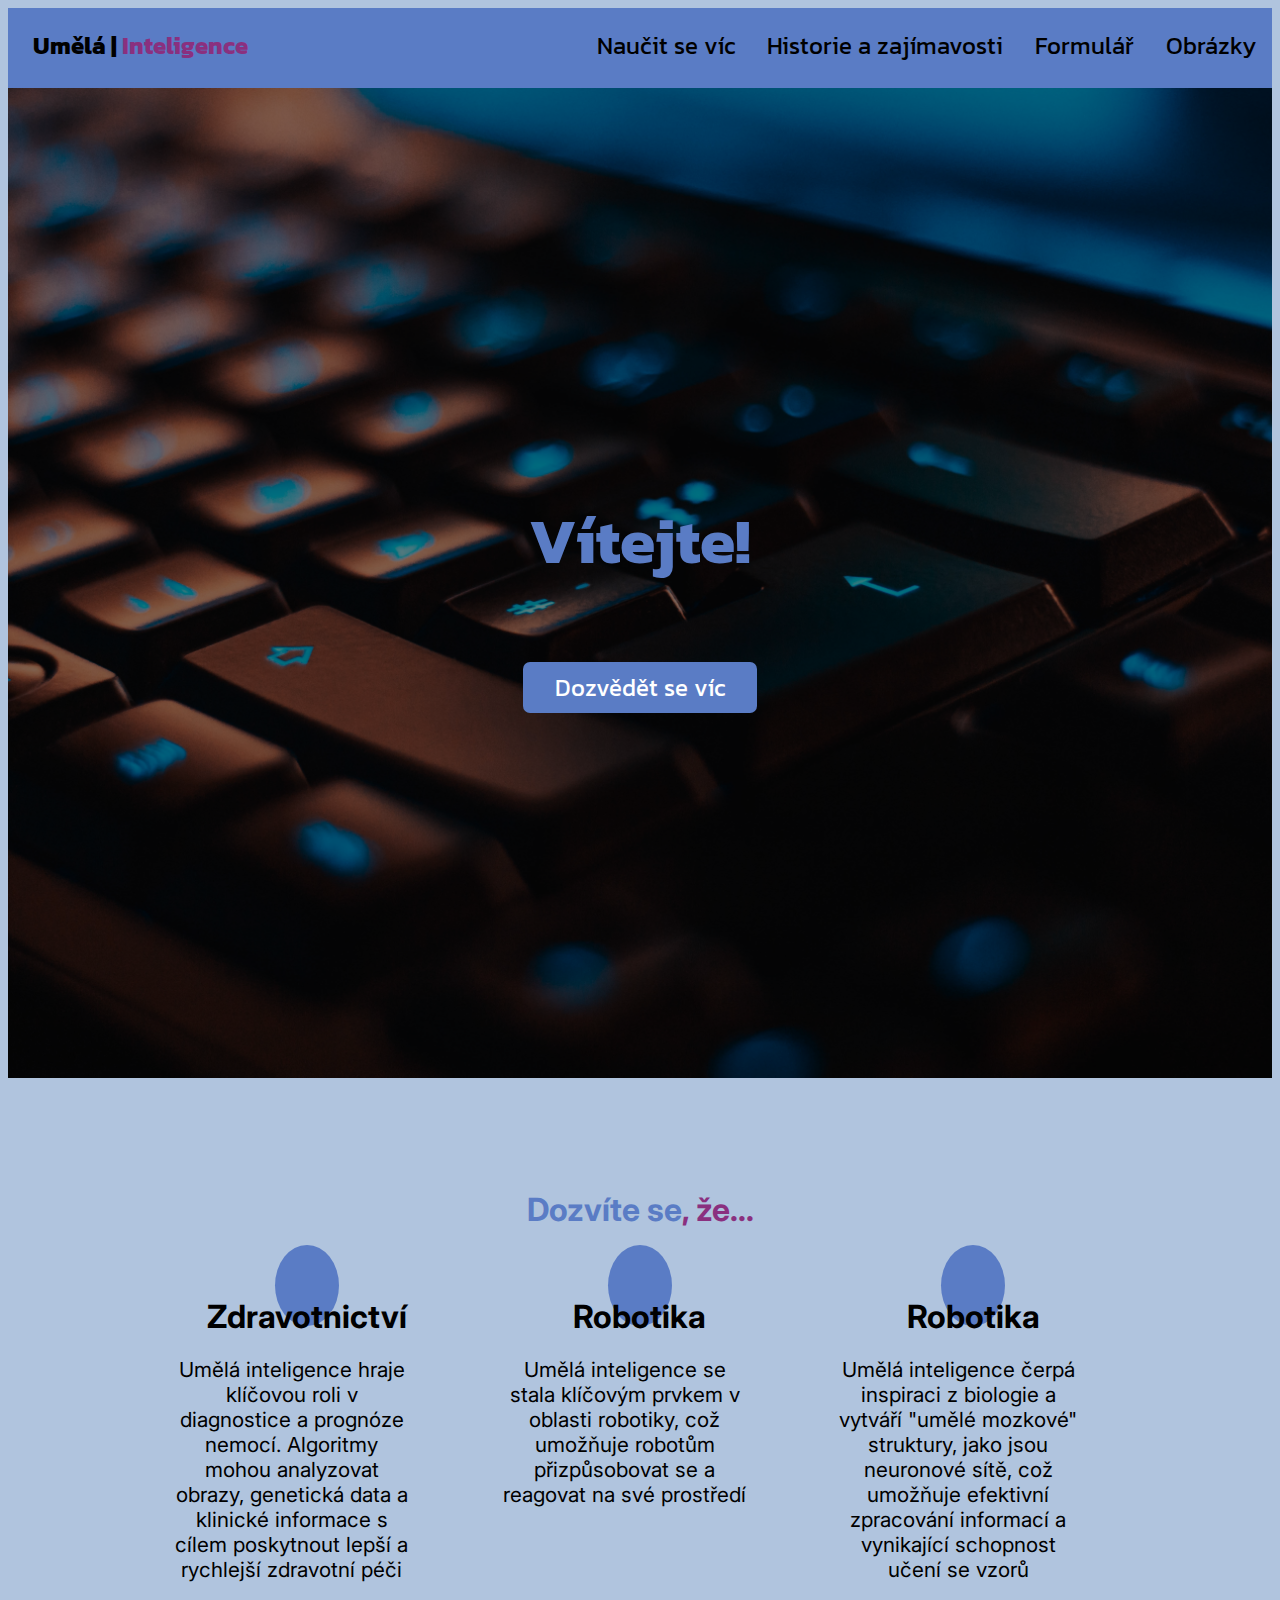
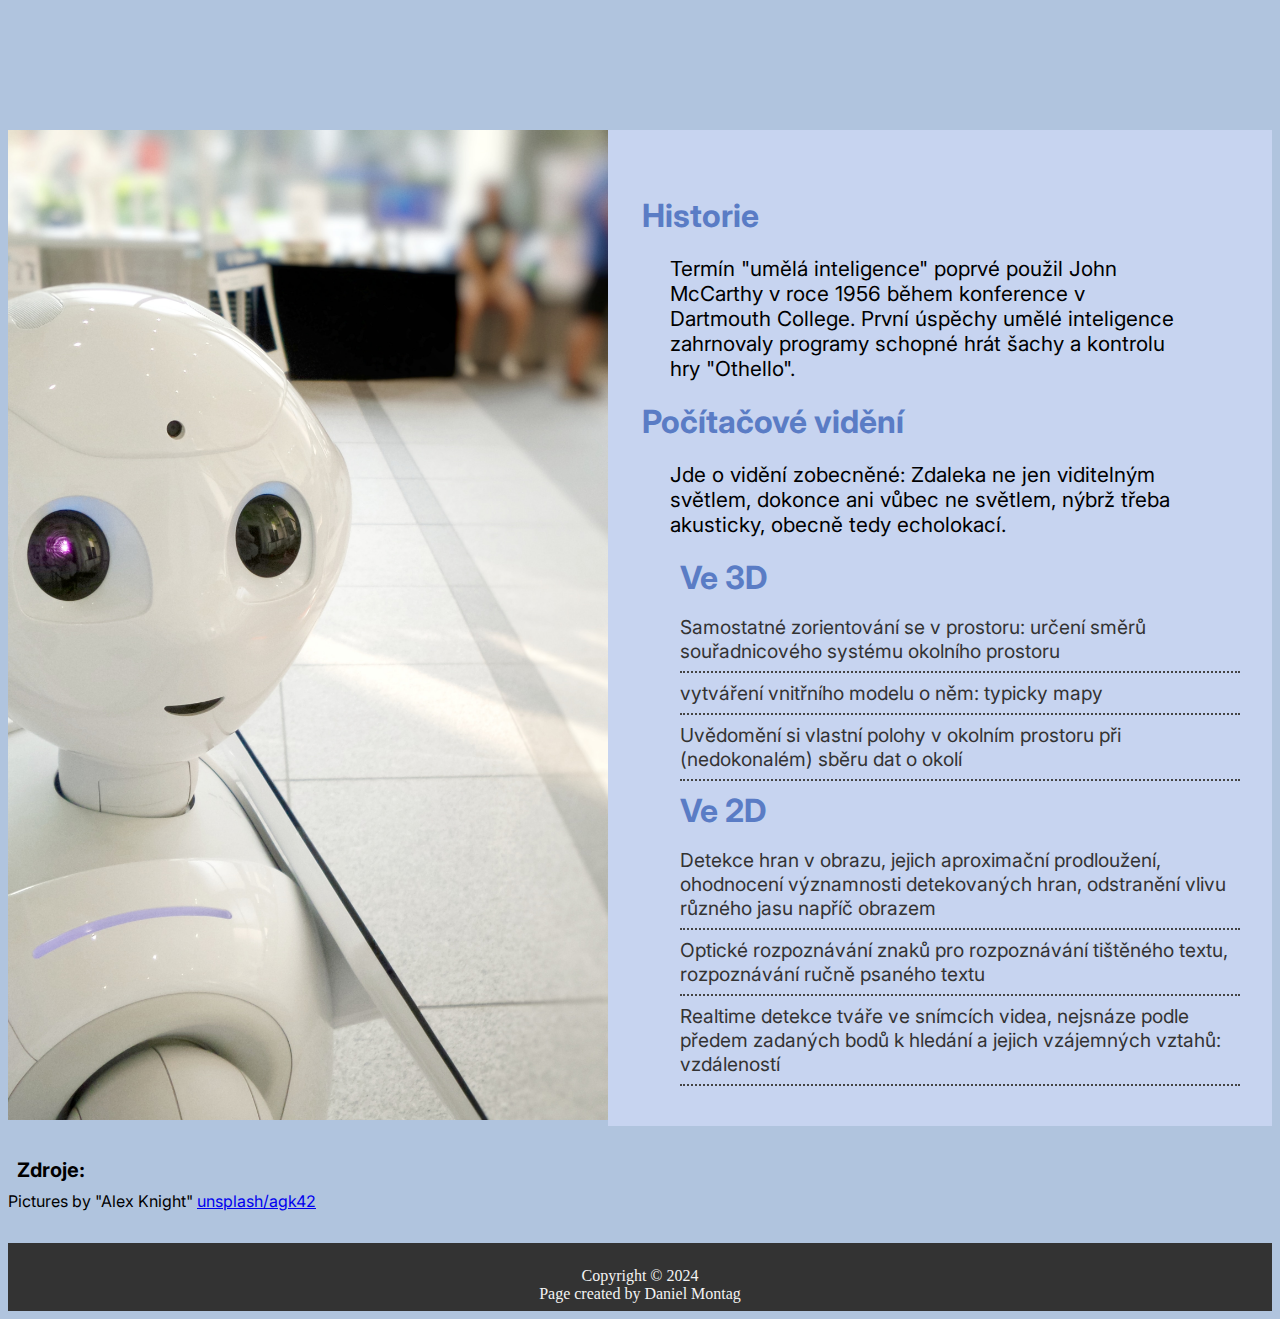
==== commit 515fd52a: "edit" ====
--- a/index.html
+++ b/index.html
@@ -18,6 +18,7 @@
             <li><a href="#naucitese">Naučit se víc</a></li>
             <li><a href="#historie_zajimavosti">Historie a zajímavosti</a></li>            
             <li><a href="form.html">Formulář</a></li>
+            <li><a href="obrazky.html">Obrázky</a></li>
         </ul>
     </nav>
 
@@ -64,12 +65,12 @@
         <div class="historie_zajimavosti-img"></div>
         <div class="historie_zajimavosti-text bg-light p-2">
             <div class="m-heading">
-                <h2g >Historie
+                <h2 class="historie">Historie
                     <span class="text-primary"></span>
-                </h2g>
+                </h2>
                 <p>Termín "umělá inteligence" poprvé použil John McCarthy v roce 1956 během konference v Dartmouth College. První úspěchy umělé         inteligence zahrnovaly programy schopné hrát šachy a kontrolu hry "Othello".
                 </p>
-                <h2>Počítačové vidění</h2>
+                <h2 class="historie">Počítačové vidění</h2>
                 <p>Jde o vidění zobecněné: Zdaleka ne jen viditelným světlem, dokonce ani vůbec ne světlem, nýbrž třeba akusticky, obecně tedy      echolokací.</p>
             </div>
             <p class="nadpis">Ve 3D</p>
@@ -92,13 +93,18 @@
         <a >Pictures by "Alex Knight"</a>
         <a href="https://unsplash.com/@agk42" target="_blank">unsplash/agk42</a>
         <br>
-        <a>Page created by Daniel Montag</a>
+        
     </div>
 
     <footer id="footer" class="bg-dark text-center py-1">
-        <div class="container">
-            <a>Copyright &copy; 2023</a>
+    <div class="container">
+        <div>
+            <a>Copyright &copy; 2024</a>
         </div>
+        <div>
+            <a>Page created by Daniel Montag</a>
+        </div>
+    </div>
     </footer>
 
 
--- a/css/style.css
+++ b/css/style.css
@@ -53,7 +53,7 @@
     display: flex;
     justify-content: space-between;
     flex-wrap: wrap;
-    padding: 0.3rem;
+    padding-bottom: 0.3rem;
     position: fixed;
     position: sticky;
     top: 0;
@@ -97,6 +97,12 @@
     }
 }
 
+.historie  {
+    color: var(--primary-color);
+    font-weight: bold;
+
+}
+
 table, th, td {
     border: 2px solid grey;
 }
@@ -140,13 +146,7 @@
     font-size: 1.3rem;
 }
 
-#zdroje {
-    text-align: left;
-    color: black;
-    font-size: 1rem;
-    font-family: 'Inter', sans-serif;
-    margin-bottom: 1px;
-}
+
 
 #showcase {
     background: #333 url('../img/ai-picture.jpg') no-repeat center center/cover;
@@ -356,4 +356,17 @@
 .div-submit {
     padding: 0.50rem;
     padding-bottom: 5rem;
+}
+
+#zdroje {
+    text-align: left;
+    color: black;
+    font-size: 1rem;
+    font-family: 'Inter', sans-serif;
+    margin-bottom: 1px;
+    margin-top: 2rem;
+}
+
+#footer {
+    margin-top: 2rem;
 }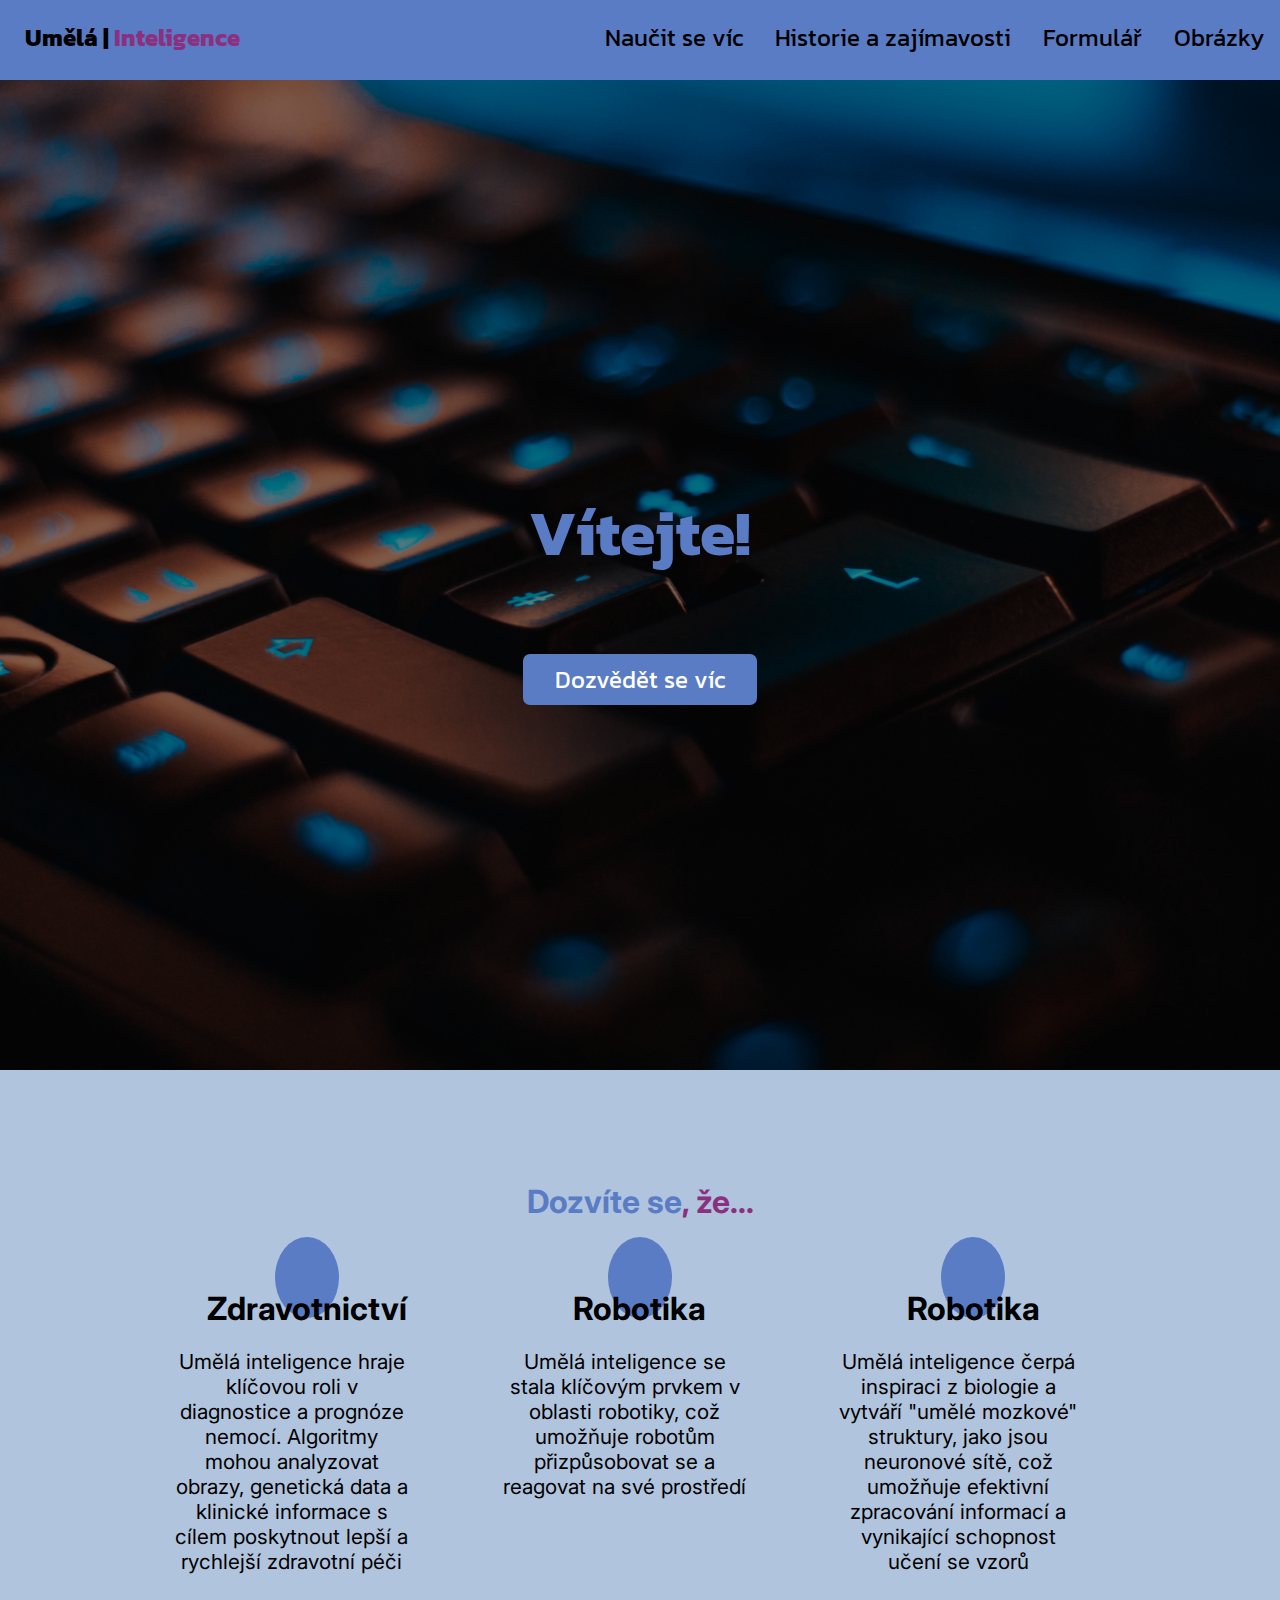
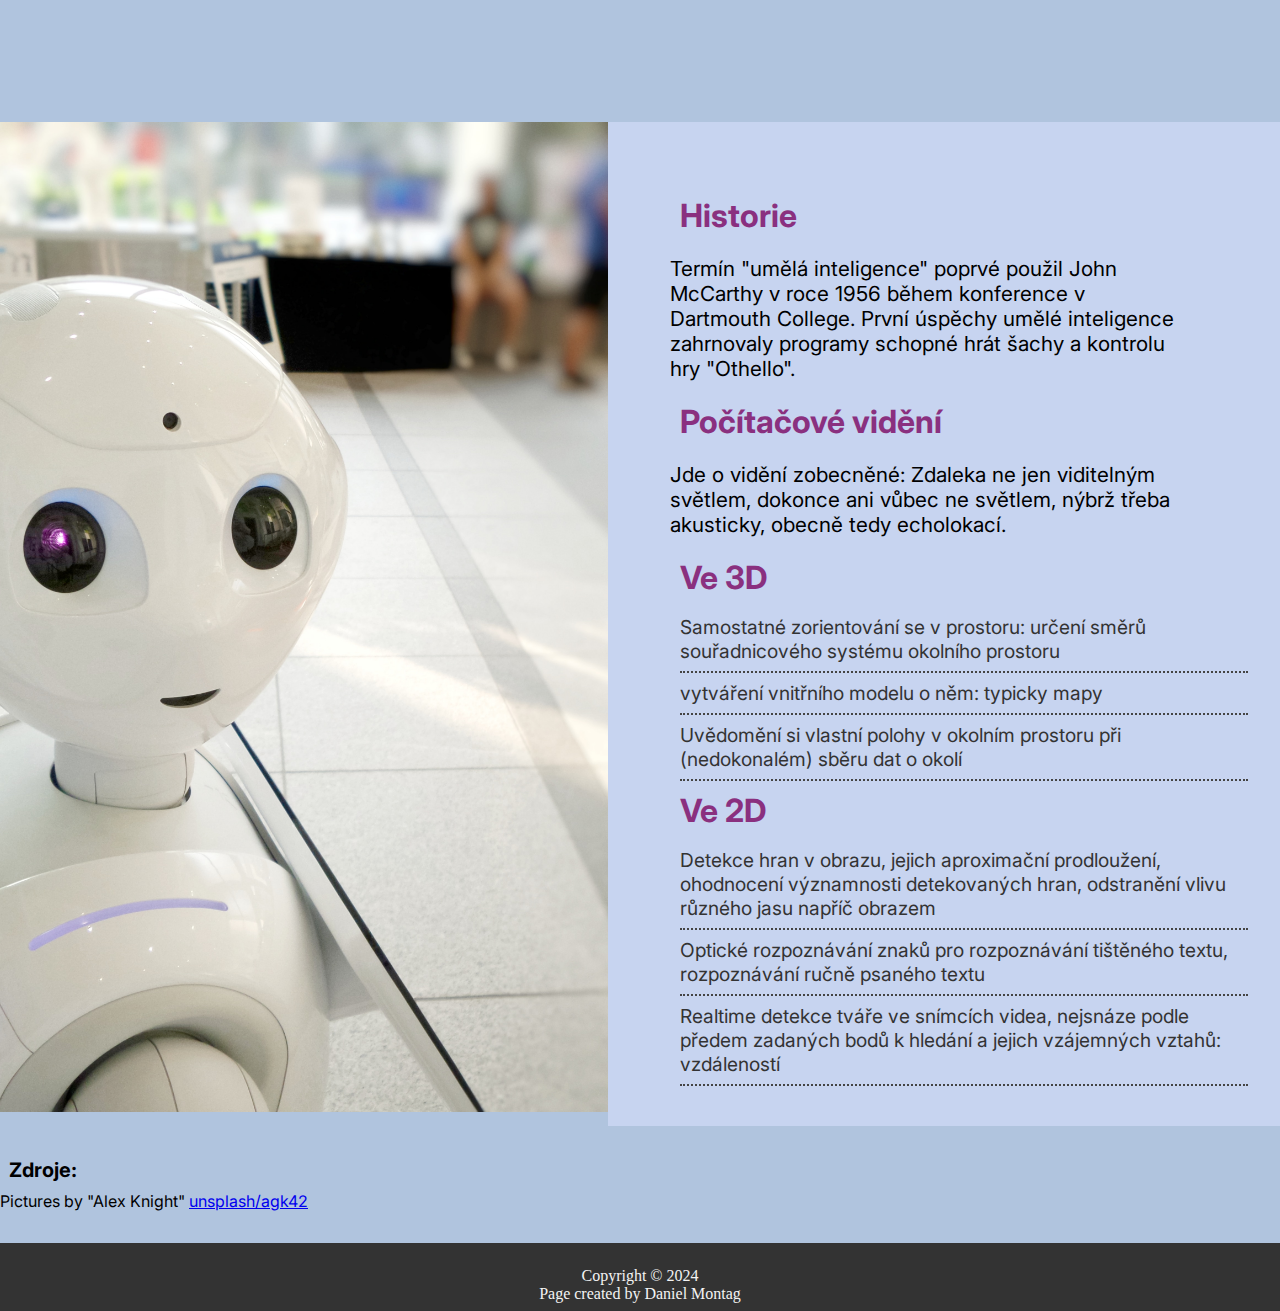
==== commit a9df99f6: "editjijasd" ====
--- a/index.html
+++ b/index.html
@@ -65,12 +65,12 @@
         <div class="historie_zajimavosti-img"></div>
         <div class="historie_zajimavosti-text bg-light p-2">
             <div class="m-heading">
-                <h2 class="historie">Historie
+                <p class="historie">Historie
                     <span class="text-primary"></span>
-                </h2>
+                </p>
                 <p>Termín "umělá inteligence" poprvé použil John McCarthy v roce 1956 během konference v Dartmouth College. První úspěchy umělé         inteligence zahrnovaly programy schopné hrát šachy a kontrolu hry "Othello".
                 </p>
-                <h2 class="historie">Počítačové vidění</h2>
+                <p class="historie">Počítačové vidění</p>
                 <p>Jde o vidění zobecněné: Zdaleka ne jen viditelným světlem, dokonce ani vůbec ne světlem, nýbrž třeba akusticky, obecně tedy      echolokací.</p>
             </div>
             <p class="nadpis">Ve 3D</p>
--- a/css/style.css
+++ b/css/style.css
@@ -11,6 +11,10 @@
     padding: 0;
     box-sizing: border-box;
 }
+
+body {
+    margin: 0;
+  }
 
 :root {
     --primary-color: #5a7cc5;
@@ -97,12 +101,6 @@
     }
 }
 
-.historie  {
-    color: var(--primary-color);
-    font-weight: bold;
-
-}
-
 table, th, td {
     border: 2px solid grey;
 }
@@ -154,6 +152,22 @@
 }
 
 #showcase .showcase-content {
+    display: flex;
+    flex-direction: column;
+    text-align: center;
+    justify-content: center;
+    align-items: center;
+    height: 100%;
+    padding: 0 2rem;
+    background-color: rgba(0,0,0,.5);
+}
+
+#showcase2 {
+    background: #333 url('../img/ai-picture2.jpg') no-repeat center center/cover;
+    height: 90vh;
+}
+
+#showcase2 .showcase-content {
     display: flex;
     flex-direction: column;
     text-align: center;
@@ -267,8 +281,8 @@
     margin: 10px;
     font-size: 2rem;
     text-align: left;
-    color: var(--primary-color);
-    font-weight: bold;
+    color: var(--secondary-color);
+    font-weight: bolder;
 }
 
 
@@ -283,6 +297,14 @@
     border-bottom: #444 dotted 2px;
     font-family: 'Inter', sans-serif;
     font-size: 1.2rem;
+}
+
+.historie {
+    margin: 10px;
+    font-size: 2rem;
+    text-align: left;
+    color: var(--secondary-color);
+    font-weight: bolder;
 }
 
 #historie_zajimavosti {
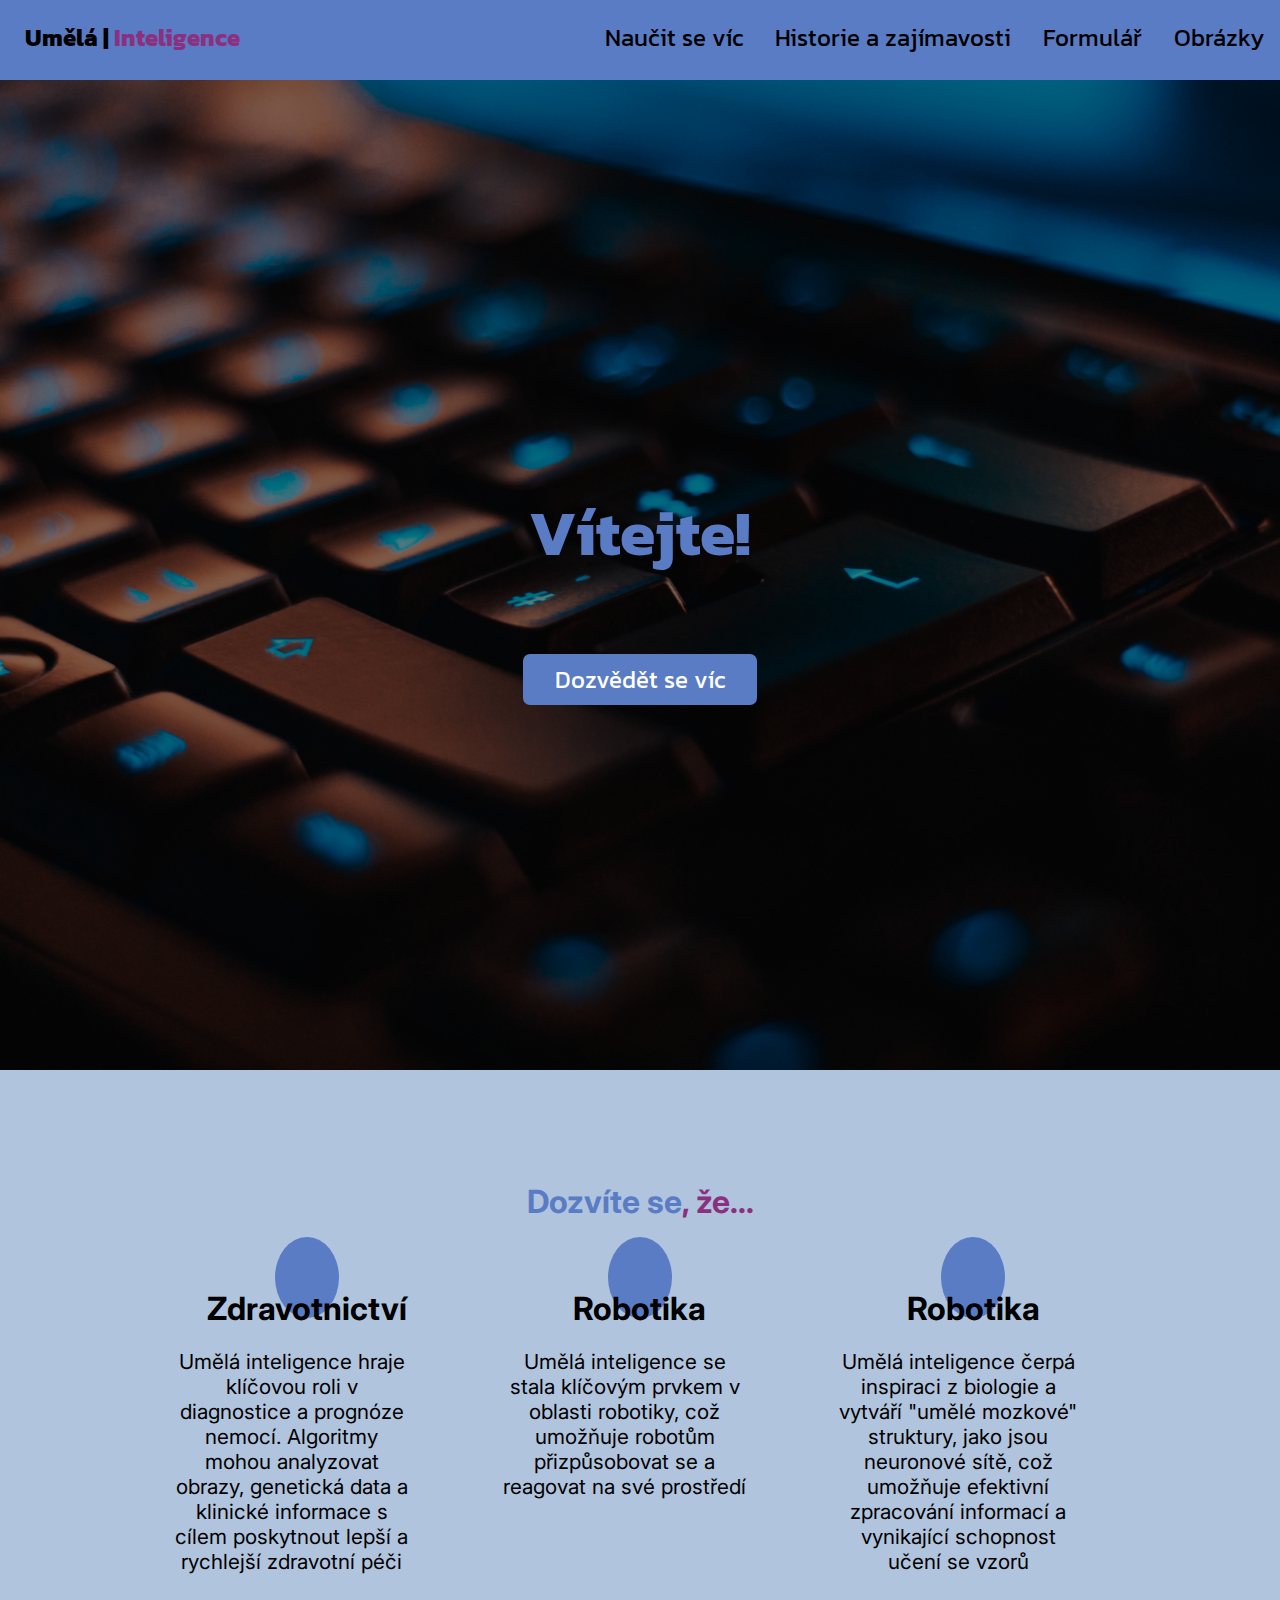
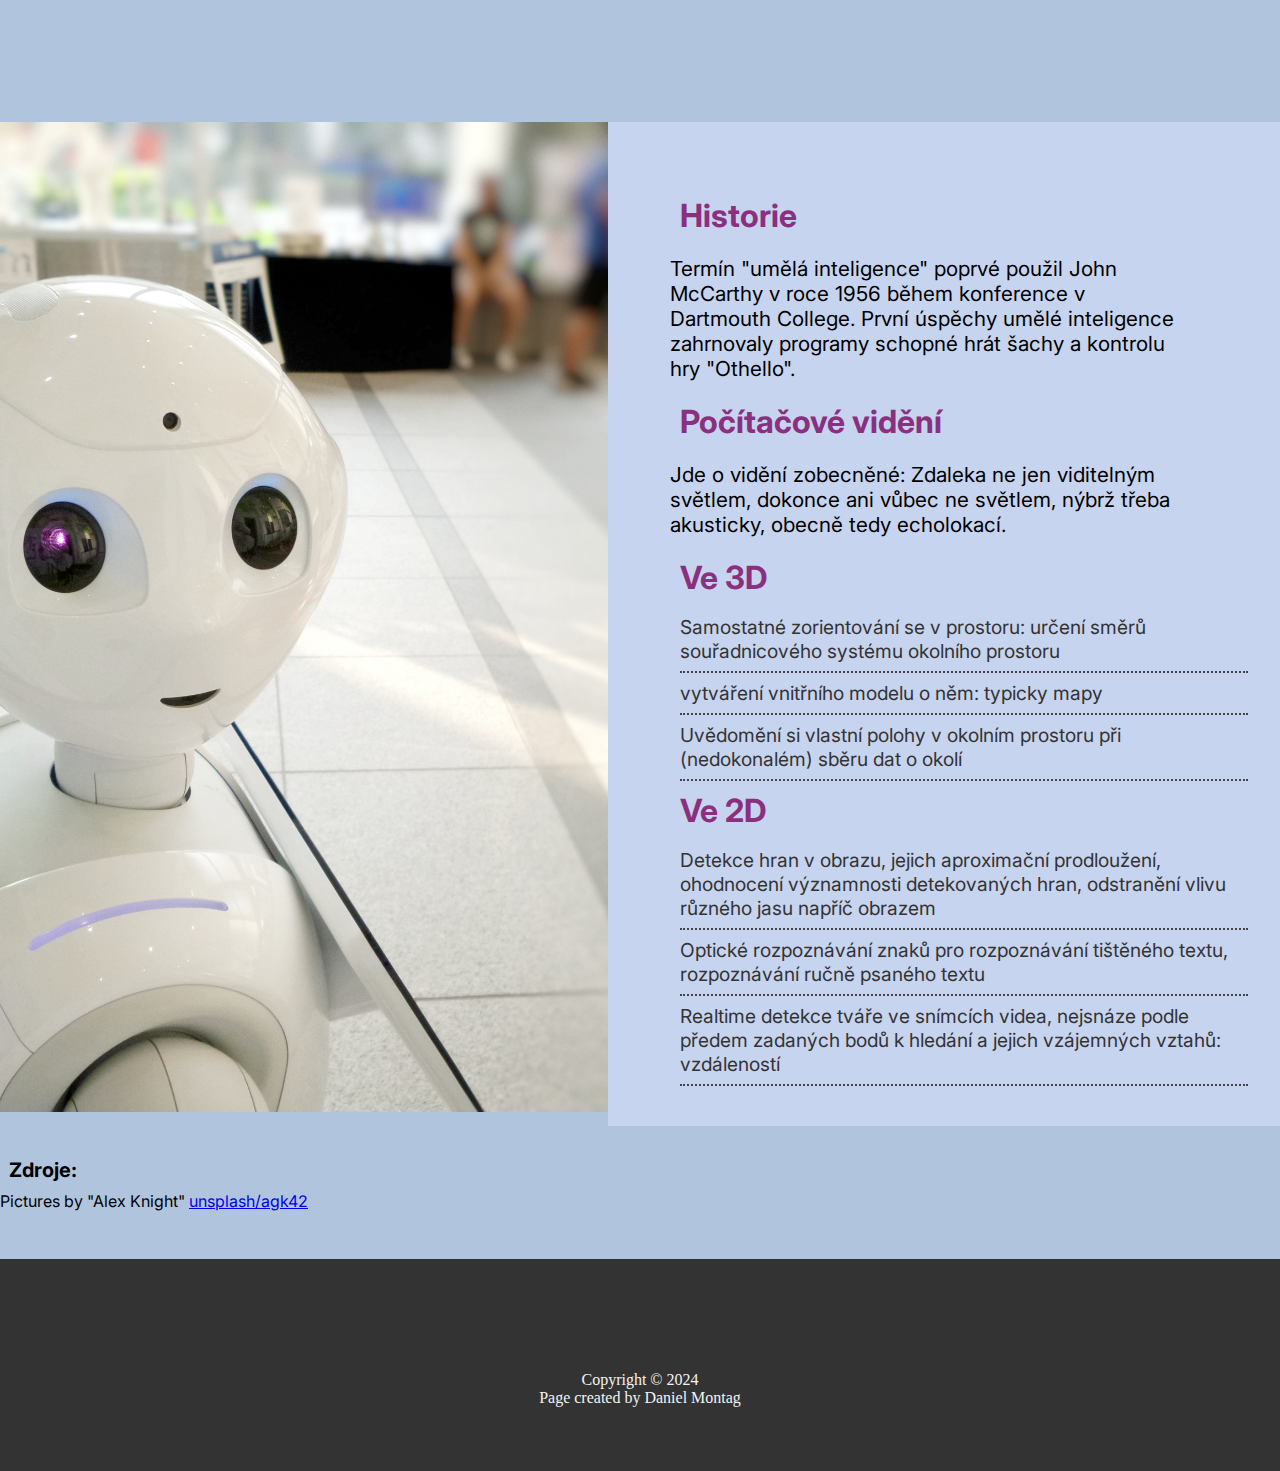
==== commit adda794f: "final-change" ====
--- a/index.html
+++ b/index.html
@@ -107,8 +107,6 @@
     </div>
     </footer>
 
-
-
-    </body>
+</body>
 
 </html>--- a/css/style.css
+++ b/css/style.css
@@ -285,8 +285,10 @@
     font-weight: bolder;
 }
 
-
-
+.nadpis-form {
+    margin-top: 1rem;
+    margin-bottom: 0.5rem;
+}
 .list {
     margin: 0.5rem 0;
     list-style: none;
@@ -345,7 +347,7 @@
 }
 
 .my-table tr:nth-child(even) {
-    background-color: #f2f2f2;
+    background-color: #ffffff;
 }
 
 .my-table tr:hover {
@@ -370,10 +372,22 @@
 }
 
 .myform {
-    padding: 0.7rem;
+    padding: 1rem;
     justify-content: space-between;
     font-family: 'Inter', sans-serif;
-}
+    
+}
+
+.form {
+    display: table;
+    margin: 0 auto;
+
+}
+
+.fieldset {
+    margin: 0 auto;
+    display: table;
+  }
 
 .div-submit {
     padding: 0.50rem;
@@ -390,5 +404,7 @@
 }
 
 #footer {
-    margin-top: 2rem;
+    margin-top: 3rem;
+    padding-top: 6rem;
+    padding-bottom: 4rem;
 }